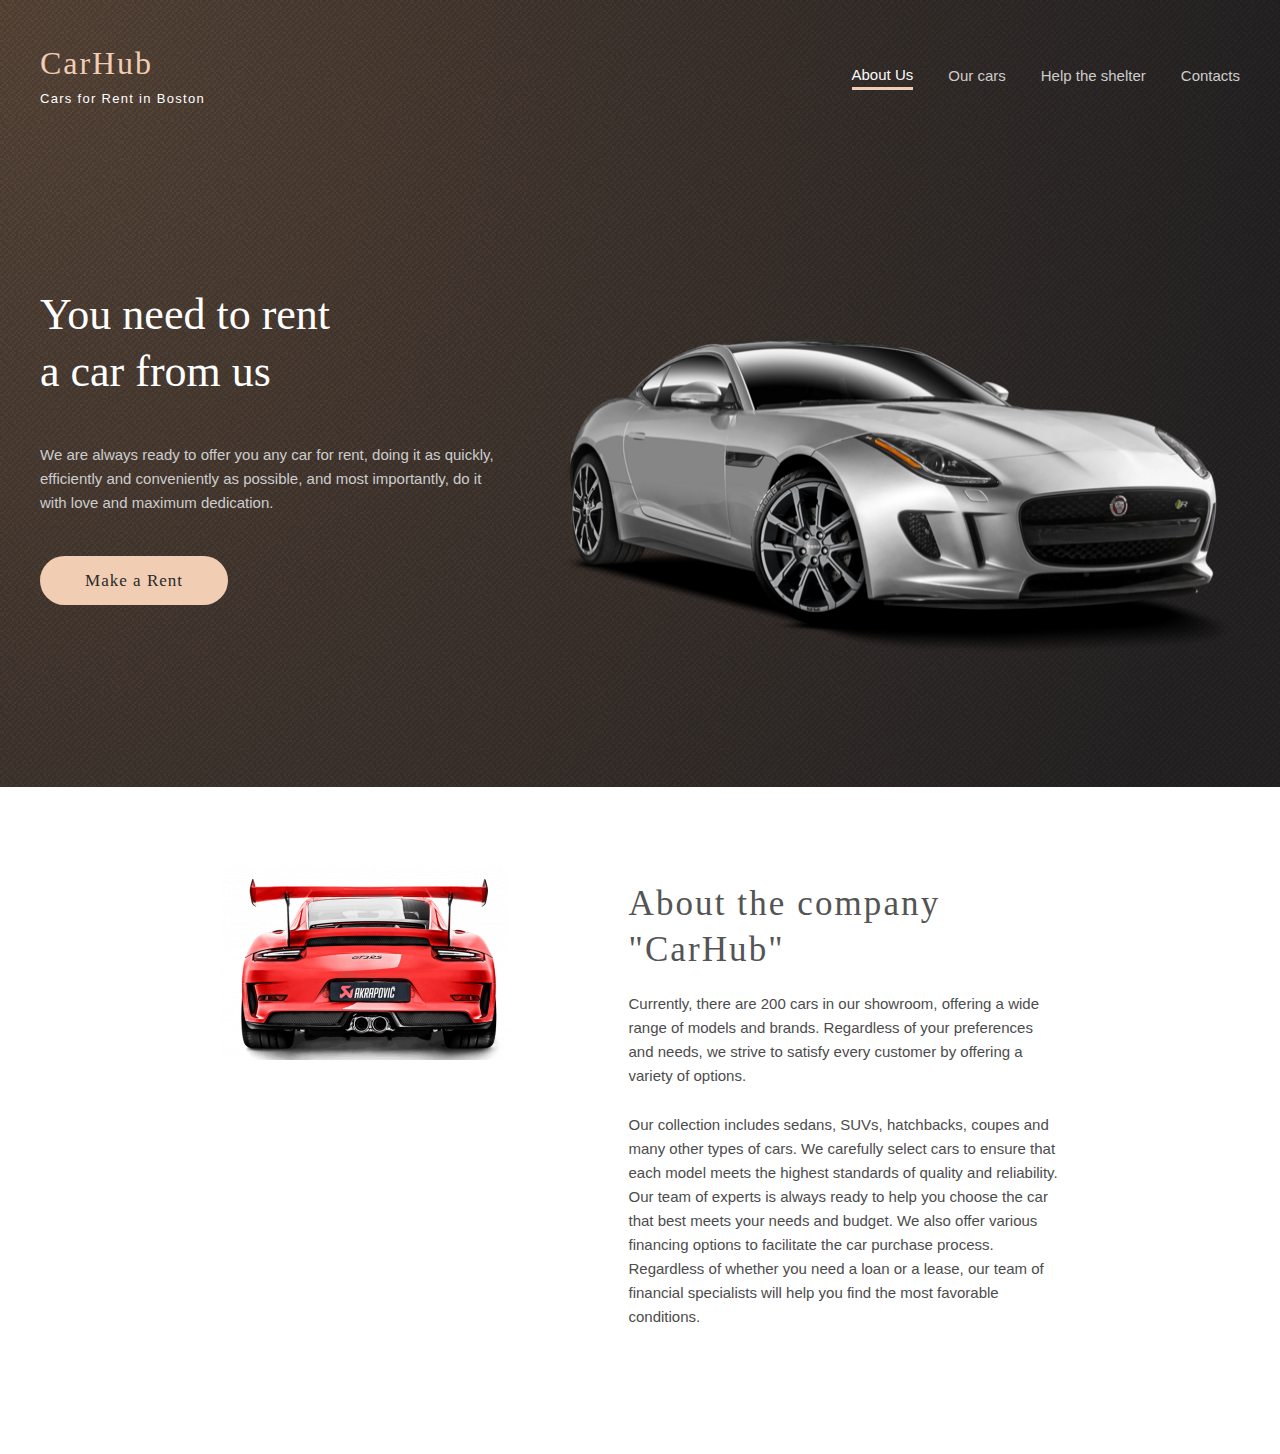
==== index.html @ 64ea29d4 "feat: about" ====
<!DOCTYPE html>
<html lang="en">
<head>
    <link rel="stylesheet" href="style.css">
    <meta charset="UTF-8">
    <meta http-equiv="X-UA-Compatible" content="IE=edge">
    <meta name="viewport" content="width=device-width, initial-scale=1.0">
    <title>Cars</title>
</head>
<body>
    <header>
        <div class="container">
            <div class="nav__header">
                <div class="logo">
                    <div class="tittle">
                        <h1 class="tittle">CarHub</h1>
                    </div>
                    <div class="subtittle">
                        Cars for Rent in Boston
                    </div>
                </div>
                <div class="navbar">
                    <img src="src/Burger.png" alt="" class="burger" id="burger" onclick="burgerClick()">
                    <ul class="nav__list" id="menu">
                        <li class="nav__item"><a href="#About" class="hyper" onclick="menuClick()">About Us</a></li>
                        <li class="nav__item"><a href="pets.html" class="hyper">Our cars</a></li>
                        <li class="nav__item"><a href="#Help" class="hyper" onclick="menuClick()">Help the shelter</a></li>
                        <li class="nav__item"><a href="#Contacts" class="hyper" onclick="menuClick()">Contacts</a></li>
                    </ul>
                </div>      
            </div>
            <div class="start__screen">
                <div class="content">
                    <div class="heading">
                        You need to rent a car from us
                    </div>
                    <div class="subheading">
                        We are always ready to offer you any car for rent, doing it as quickly, efficiently and conveniently as possible, and most importantly, do it with love and maximum dedication.
                    </div>
                    <a class="start_button" href="#Pets">Make a Rent</a>
                </div>
                <div class="screen__img">
                    <img class="screen__img__img" src="src/start.png" alt="">
                </div>
            </div>
        </div>
    </header>
    <section class="about" id="About">
        <div class="container">
            <div class="about__screen">
                <div class="about__img">
                    <img src="src/about.png" alt="">
                </div>
                <div class="about__content">
                    <div class="about__tittle">
                        <h4 class="about__tittle">About the company "CarHub"</h4> 
                    </div>
                    <div class="about__heading">
                        Currently, there are 200 cars in our showroom, offering a wide range of models and brands. Regardless of your preferences and needs, we strive to satisfy every customer by offering a variety of options.
                    </div>
                    <div class="about__heading">
                        Our collection includes sedans, SUVs, hatchbacks, coupes and many other types of cars. We carefully select cars to ensure that each model meets the highest standards of quality and reliability. Our team of experts is always ready to help you choose the car that best meets your needs and budget. We also offer various financing options to facilitate the car purchase process. Regardless of whether you need a loan or a lease, our team of financial specialists will help you find the most favorable conditions.
                    </div>
                </div>
            </div>
        </div>
    </section>
</body>
</html>
---- style.css ----
*{
    padding: 0;
    margin: 0;
}
a{
    text-decoration: none;
    color: inherit;
}
html {
    scroll-behavior: smooth;
  }

.container{
    max-width: 1280px;
    width: 100%;
    margin: 0 auto;
}
h4{
    padding: 0px;
    margin: 0px;
}

header{
    padding-top: 46px;
    background:url(src/noise_transparent@2x.png), radial-gradient(100% 215.42% at 0% 0%, #5B483A 0%, #262425 100%) , #211F20;
}

.logo{
    
}

.nav__header{
    display: flex;
    justify-content: space-between;
    padding-bottom: 100px;
    align-items: center;
    margin-left: 40px;
    margin-right: 40px;

}

.nav__list{
    display: flex;
    justify-content: space-between;
    list-style: none;
    align-items: center;
}

.nav__item{
    margin-right: 35px;
    font-family: 'Arial';
    font-style: normal;
    font-weight: 400;
    font-size: 15px;
    line-height: 160%;
    color: #CDCDCD;
    cursor: pointer;
    text-align: center;
}
.nav__item:hover{
    color: #c7a579;
    transition: 0.7s;
}
.nav__item:first-child{
    color: #FAFAFA;
    border-bottom: 3px solid #F1CDB3;;
}
.nav__item:last-child{
    margin-right: 0;
}

.burger{
    position: absolute;
    top: 40px;
    right: 40px;
    display: none;
    z-index: 100;
}

.showMenu{
    transform: translateY(0);
}


.tittle{
    font-family: 'Georgia';
font-style: normal;
font-weight: 400;
font-size: 32px;
line-height: 110%;
display: flex;
align-items: center;
letter-spacing: 0.06em;

color: #F1CDB3;
margin-bottom: 5px;
}

.subtittle{
    font-family: 'Arial';
font-style: normal;
font-weight: 400;
font-size: 13px;
line-height: 15px;
display: flex;
align-items: center;
letter-spacing: 0.1em;

color: #FFFFFF;
}

.start__screen{
    display: flex;
    justify-content: space-between;
    margin-left: 40px;
    margin-right: 40px;
}

.screen__img__img{
    width: 100%;
    height: 100%;
}

.content{
    margin-top: 80px;
}

.heading{
    font-family: 'Georgia';
    font-style: normal;
    font-weight: 400;
    font-size: 44px;
    line-height: 130%;
    display: flex;
    align-items: center;
    color: #FFFFFF;
    max-width: 310px;
    margin-bottom: 42px;
}

.subheading{
    font-family: 'Arial';
    font-style: normal;
    font-weight: 400;
    font-size: 15px;
    line-height: 160%;
    display: flex;
    align-items: center;
    color: #CDCDCD;
    margin-bottom: 55px;
    max-width: 460px;
}





.start_button{
    background: #F1CDB3;
    border-radius: 100px;
    font-family: 'Georgia';
    font-style: normal;
    font-weight: 400;
    font-size: 17px;
    line-height: 130%;
    letter-spacing: 0.06em;
    color: #292929;
    padding: 15px 45px;
    cursor: pointer;
    border:none;
}

.start_button:hover{
    background: #ce6012;
    transition: 0.9s;
    color: #F6F6F6;
}

.about {
}

.about__screen {
    display: flex;
    justify-content: center;
    padding-top: 94px;
    padding-bottom: 100px;
    margin-left: 40px;
    margin-right: 40px;
}
.about__img {
    margin-top: -15px;
    padding-right: 120px;
}
.about__content {
}
.about__tittle {
    font-family: 'Georgia';
    font-style: normal;
    font-weight: 400;
    font-size: 35px;
    line-height: 130%;
    display: flex;
    align-items: center;
    letter-spacing: 0.06em;
    color: #545454;
    max-width: 370px;
    padding-bottom: 10px;
}
.about__heading {
    font-family: 'Arial';
    font-style: normal;
    font-weight: 400;
    font-size: 15px;
    line-height: 160%;
    color: #4C4C4C;
    max-width: 430px;
    padding-bottom: 25px;
}
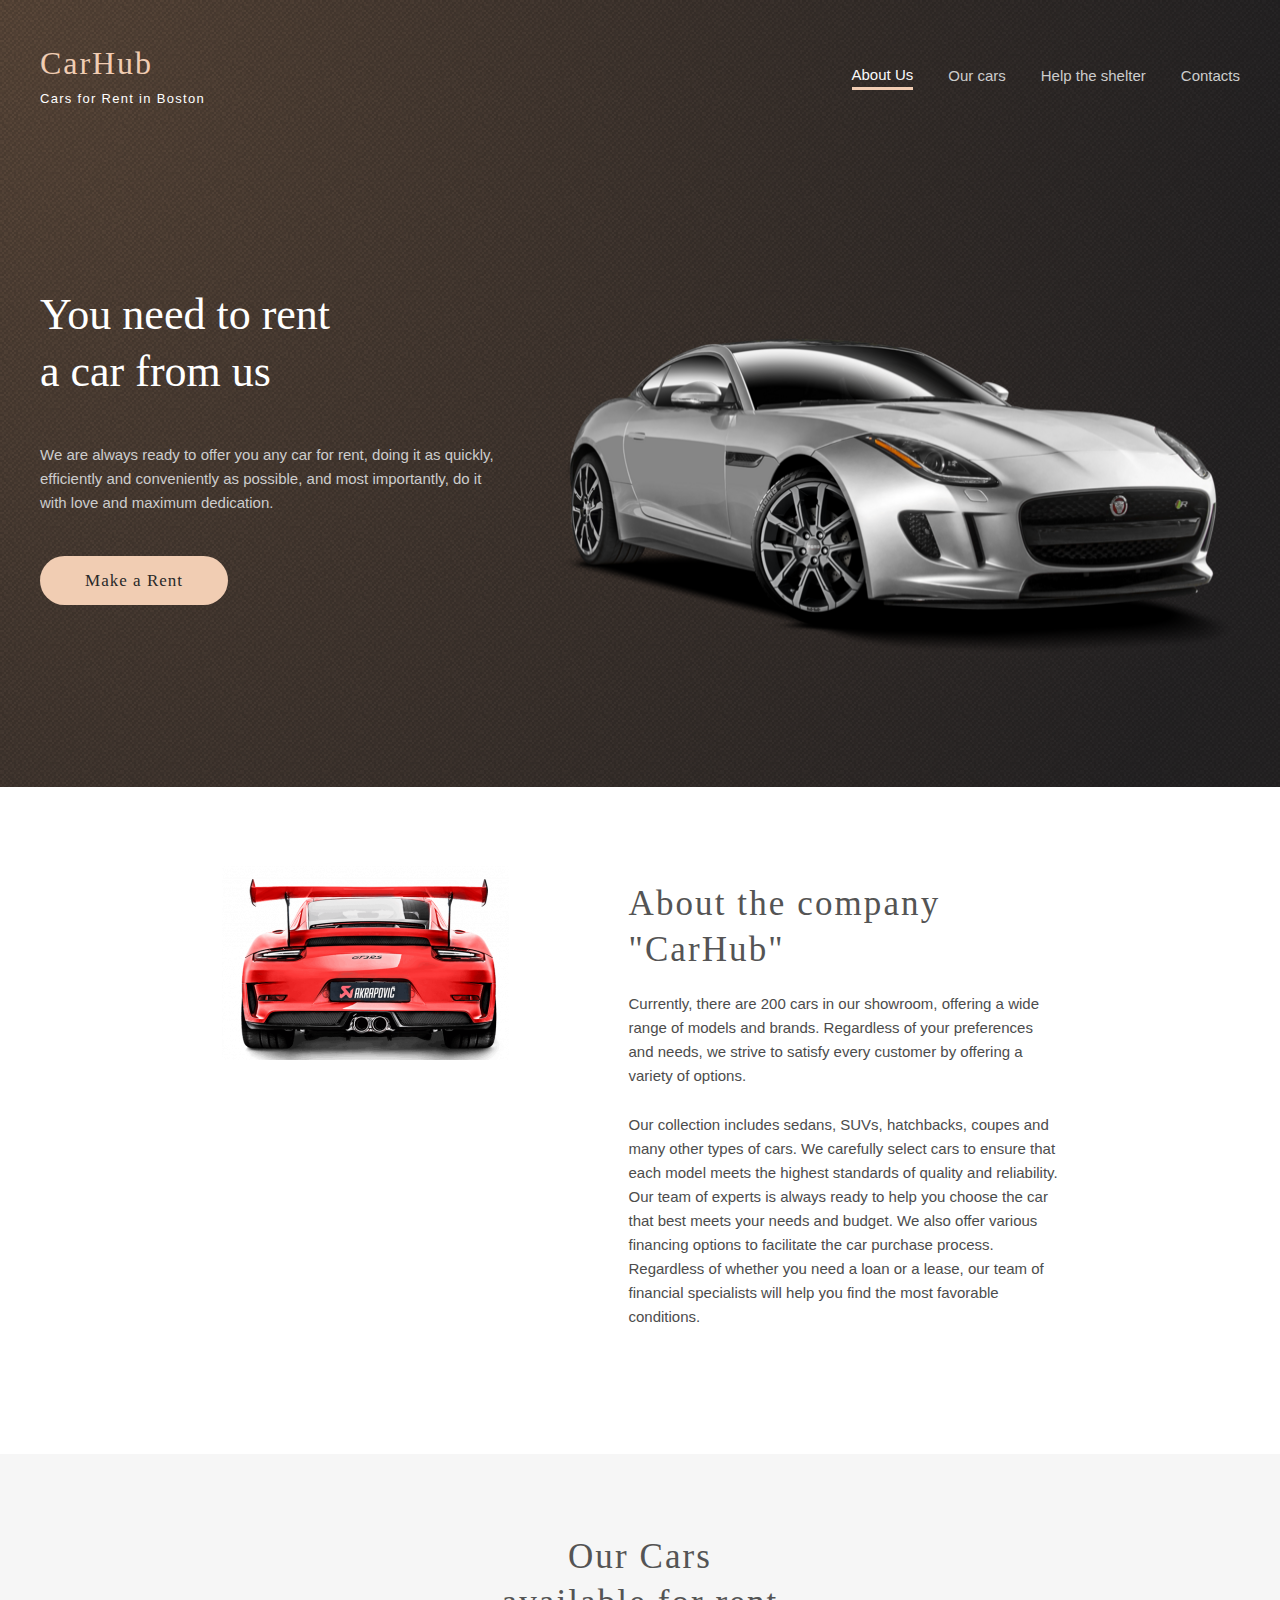
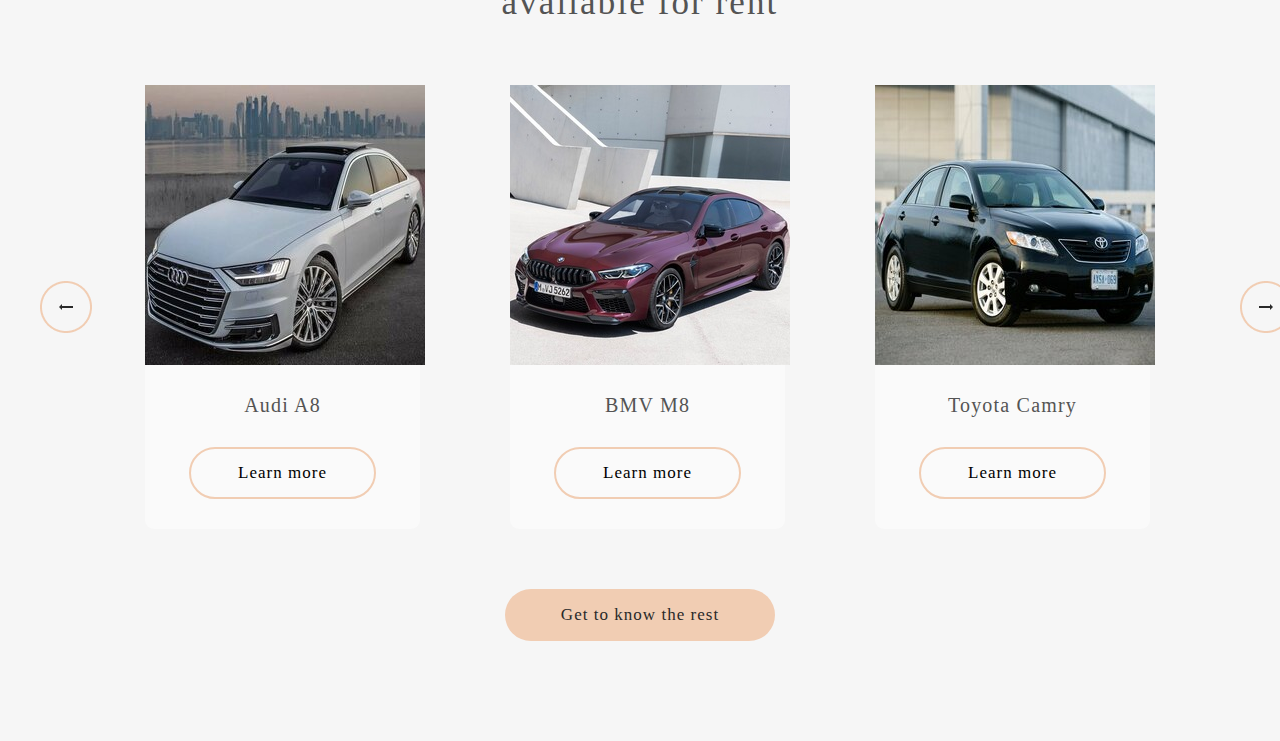
==== commit 2820dfb8: "feat: cars content" ====
--- a/index.html
+++ b/index.html
@@ -65,5 +65,39 @@
             </div>
         </div>
     </section>
+    <section class="pets" id="Pets">
+        <div class="container">
+            <div class="pets__screen">
+                <div class="pets__heading">
+                    <h4 class="pets__heading">Our Cars<br>
+                        available for rent</h4> 
+                </div>
+                <div class="pets__content">
+                    <div class="pets__list" id="pets__list">
+                        <img src="src/button_arrow_left.png" class="arrow__left" alt="Тут должная быть картинка" onclick="Prev()">
+                        <div class="pets__item i1" onclick="popupToggle(t1)">
+                            <img class="pets__img img1" src="src/a8.jpg" alt="">
+                            <div class="pets__tittle t1" id="t1">Audi A8</div>
+                            <button class="pets__learn">Learn more</button>
+                        </div>
+                        <div class="pets__item i2" onclick="popupToggle(t2)">
+                            <img class="pets__img img2" src="src/m8.jpg" alt="">
+                            <div class="pets__tittle t2" id="t2">BMV M8</div>
+                            <button class="pets__learn">Learn more</button>
+                        </div>
+                        <div class="pets__item i3" onclick="popupToggle(t3)">
+                            <img class="pets__img img3" src="src/camry.jpg" alt="">
+                            <div class="pets__tittle t3" id="t3">Toyota Camry</div>
+                            <button class="pets__learn">Learn more</button>
+                        </div>
+                        <img src="src/button_arrow_right.png" class="arrow__right" alt="Тут должная быть картинка" onclick="Next()">
+                    </div>
+                    <a class="pets__button" href="pets.html">
+                        Get to know the rest
+                    </a>
+                </div>
+            </div>
+        </div>
+    </section>
 </body>
 </html>--- a/style.css
+++ b/style.css
@@ -215,4 +215,143 @@
     color: #4C4C4C;
     max-width: 430px;
     padding-bottom: 25px;
+}
+
+.pets {
+    background: #F6F6F6;
+}
+.pets__screen {
+    margin-left: 40px;
+    margin-right: 40px;
+}
+.pets__heading {
+    max-width: 400px;
+    text-align: center;
+    font-family: 'Georgia';
+    font-style: normal;
+    font-weight: 400;
+    font-size: 35px;
+    line-height: 130%;
+    letter-spacing: 0.06em;
+    color: #545454;
+    padding-bottom: 30px;
+    padding-top: 40px;
+    margin: 0 auto;
+}
+.pets__content {
+    padding-bottom: 100px;
+}
+.pets__list {
+    display: flex;
+    align-items: center;
+}
+.arrow__left {
+    width: 52px;
+    height: 52px;
+    cursor: pointer;
+    margin-right: 53px;
+}
+.pets__item {
+    text-align: center;
+    background: #FAFAFA;
+    border-radius: 9px;
+    width: 275px;
+    margin-right: 90px;
+}
+.pets__item:last-child{
+    margin-right: 53px;
+}
+.pets__item:hover .pets__learn{
+    background-color: #F1CDB3;
+    transition: 0.5s;
+    color: #F6F6F6;
+}
+.pets__img {
+    transition: all 1s ease-in-out;
+}
+
+
+.pets__tittle {
+    font-family: 'Georgia';
+    font-style: normal;
+    font-weight: 400;
+    font-size: 20px;
+    line-height: 23px;
+    align-items: center;
+    text-align: center;
+    letter-spacing: 0.06em;
+    color: #545454;
+    margin-top: 25px;
+    padding-bottom: 30px;
+}
+.pets__learn {
+    border: 2px solid #F1CDB3;
+    border-radius: 100px;
+    width: 187px;
+    height: 52px;
+    text-align: center;
+    align-items: center;
+    font-family: 'Georgia';
+    font-style: normal;
+    font-weight: 400;
+    font-size: 17px;
+    line-height: 130%;
+    letter-spacing: 0.06em;
+    margin-bottom: 30px;
+    cursor: pointer;
+    background: #FAFAFA
+}
+
+.pets__learn:hover{
+    background-color: #F1CDB3;
+    transition: 0.5s;
+    color: #F6F6F6;
+}
+.arrow__right {
+    width: 52px;
+    height: 52px;
+    cursor: pointer;
+}
+.arrow__left:hover{
+    background-color: #F1CDB3;
+    transition: 0.5s;
+    color: #F6F6F6;
+    border-radius: 100px;
+}
+.arrow__right:hover{
+    background-color: #F1CDB3;
+    transition: 0.5s;
+    color: #F6F6F6;
+    border-radius: 100px;
+}
+.pets__button {
+    background: #F1CDB3;
+    border-radius: 100px;
+    border:none;
+    font-family: 'Georgia';
+    font-style: normal;
+    font-weight: 400;
+    font-size: 17px;
+    line-height: 130%;
+    letter-spacing: 0.06em;
+    color: #292929;
+    max-width: 270px;
+    height: 52px;
+    cursor: pointer;
+    text-align: center;
+    display: flex;
+    flex-direction: column;
+    align-items: center;
+
+    gap: 10px;
+    justify-content: center;
+    margin: 0 auto;
+    margin-top: 60px;
+    
+}
+
+.pets__button:hover{
+    background-color: #c95909;
+    transition: 0.9s;
+    color: #F6F6F6;
 }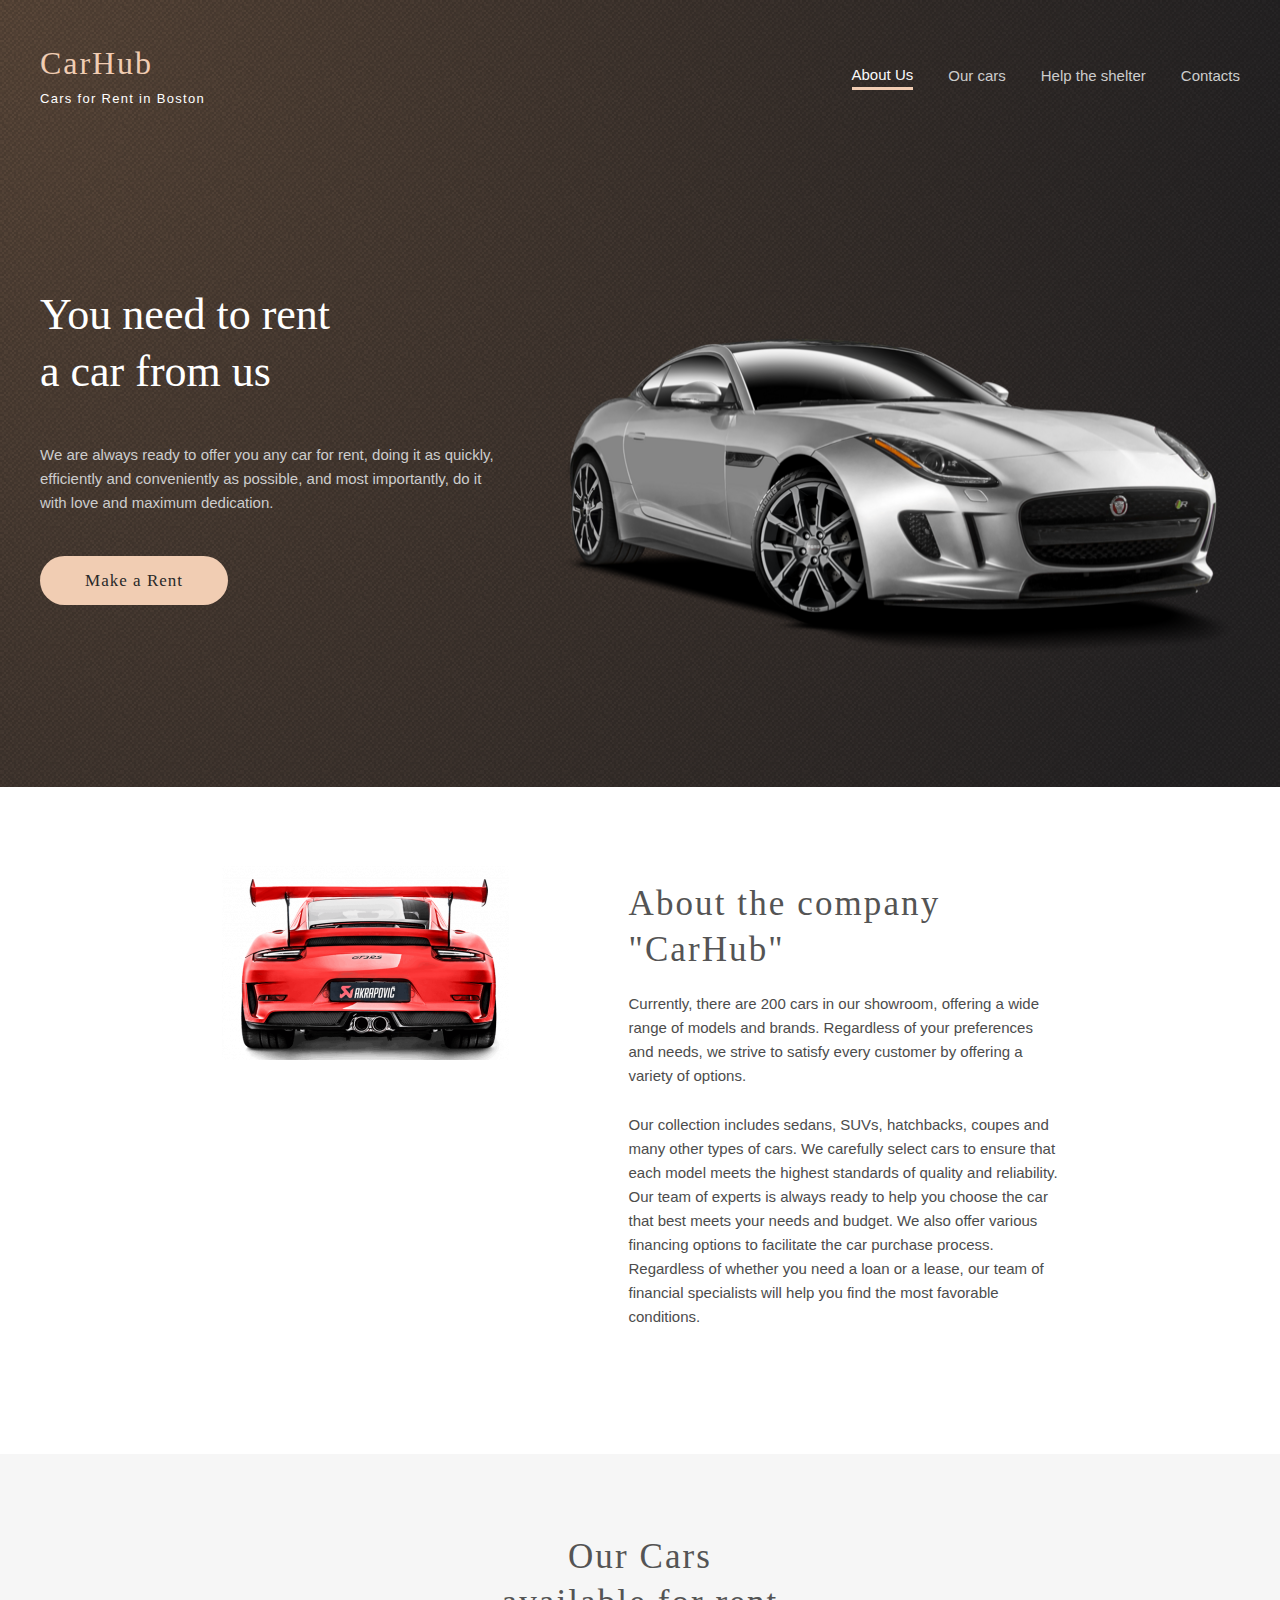
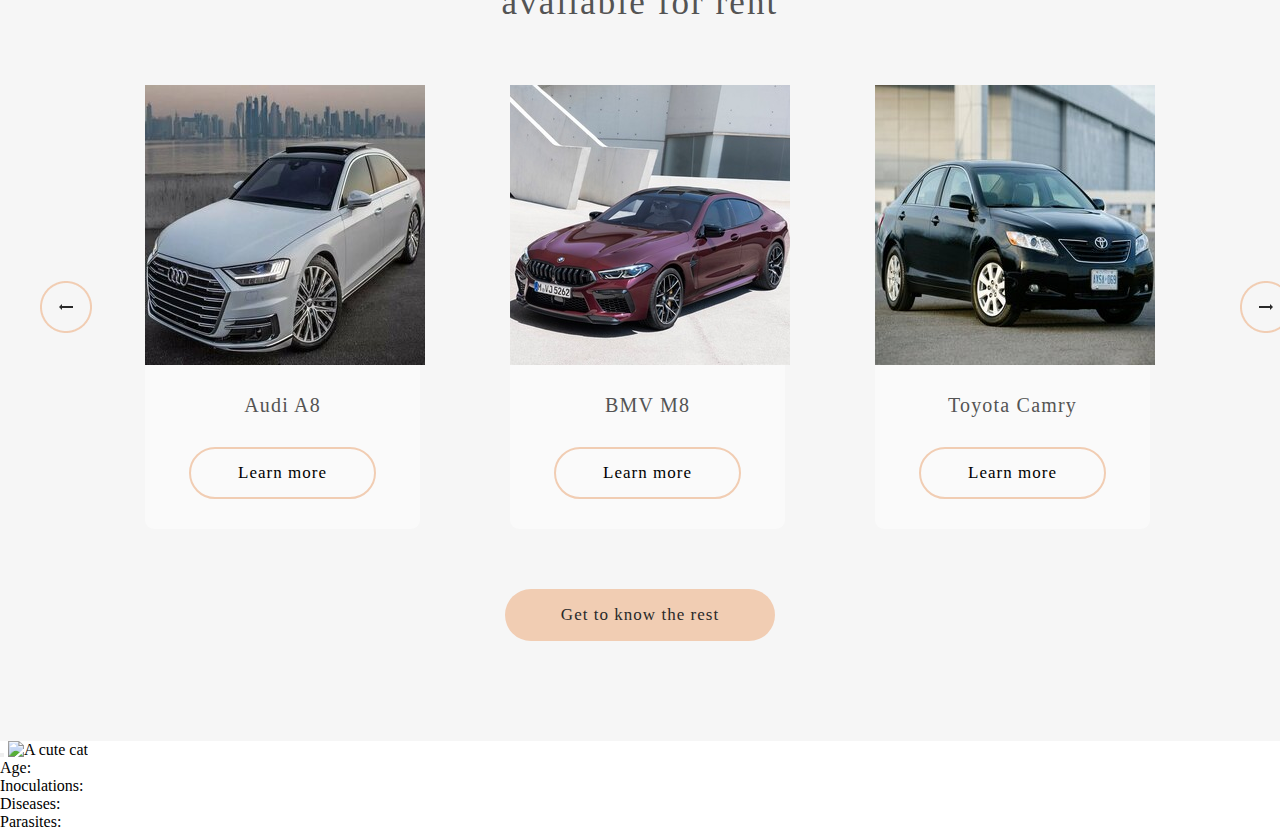
==== commit 09f31c95: "feat: popup" ====
--- a/index.html
+++ b/index.html
@@ -99,5 +99,26 @@
             </div>
         </div>
     </section>
+
+    <div class="popup">
+        <div class="popup__container">
+          <button type="button" class="close-button"></button>
+          <img class="popup__image"
+           src="src/pets-katrine.png"
+           alt="A cute cat">
+           <div class="popup__info">
+            <h2 class="popup__title"></h2>
+            <div class="popup__type"></div>
+            <div class="popup__text"></div>
+            <ul class="popup__detail">
+                <li class="popup__age"><span class="popup__span">Age:</span><p style="display: inline;" class="popup__agep"></p></li>
+                <li class="popup__inoculations"><span class="popup__span">Inoculations:</span><p style="display: inline;" class="popup__inoculationsp"></p></li>
+                <li class="popup__diseases"><span class="popup__span">Diseases:</span><p style="display: inline;" class="popup__diseasesp"></p></li>
+                <li class="popup__parasites"><span class="popup__span">Parasites:</span><p style="display: inline;" class="popup__parasitesp"></p></li>
+            </ul>
+           </div>
+        </div>
+        </div>
+    <script src="script.js"></script>
 </body>
 </html>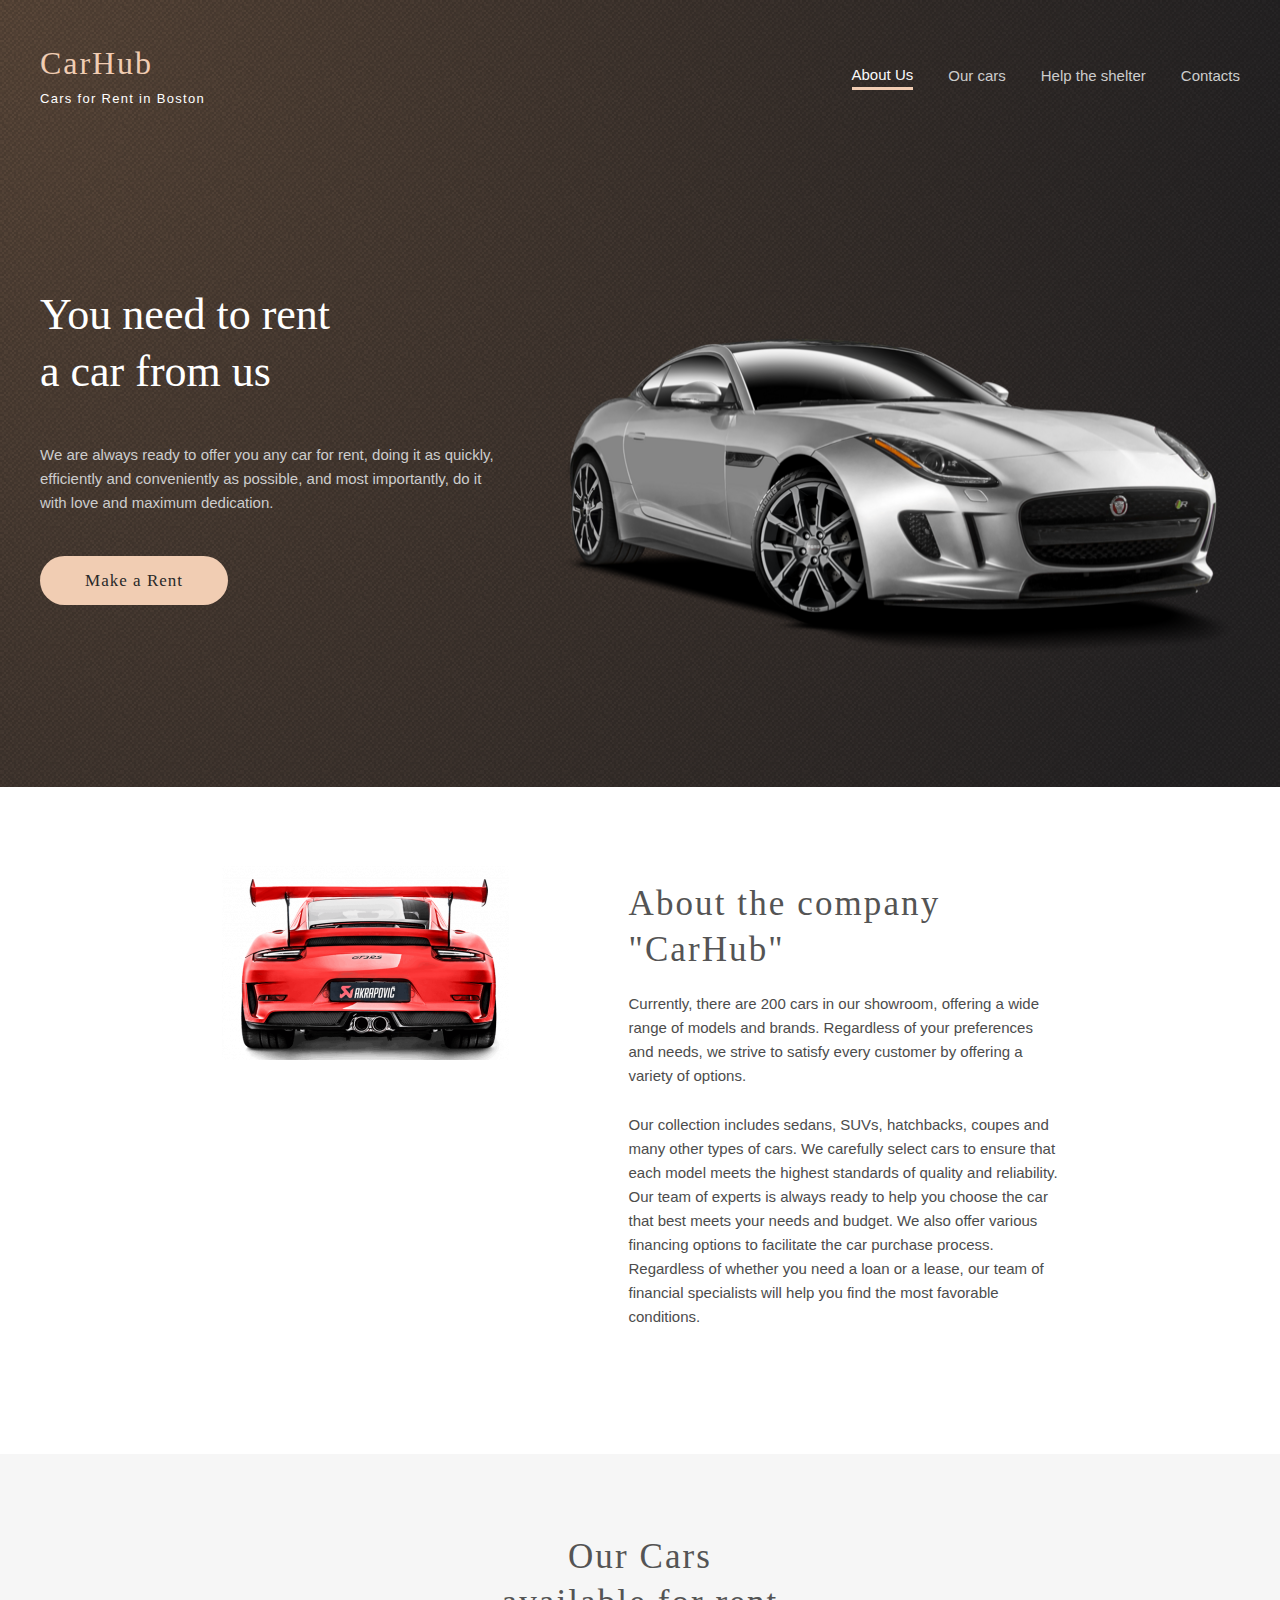
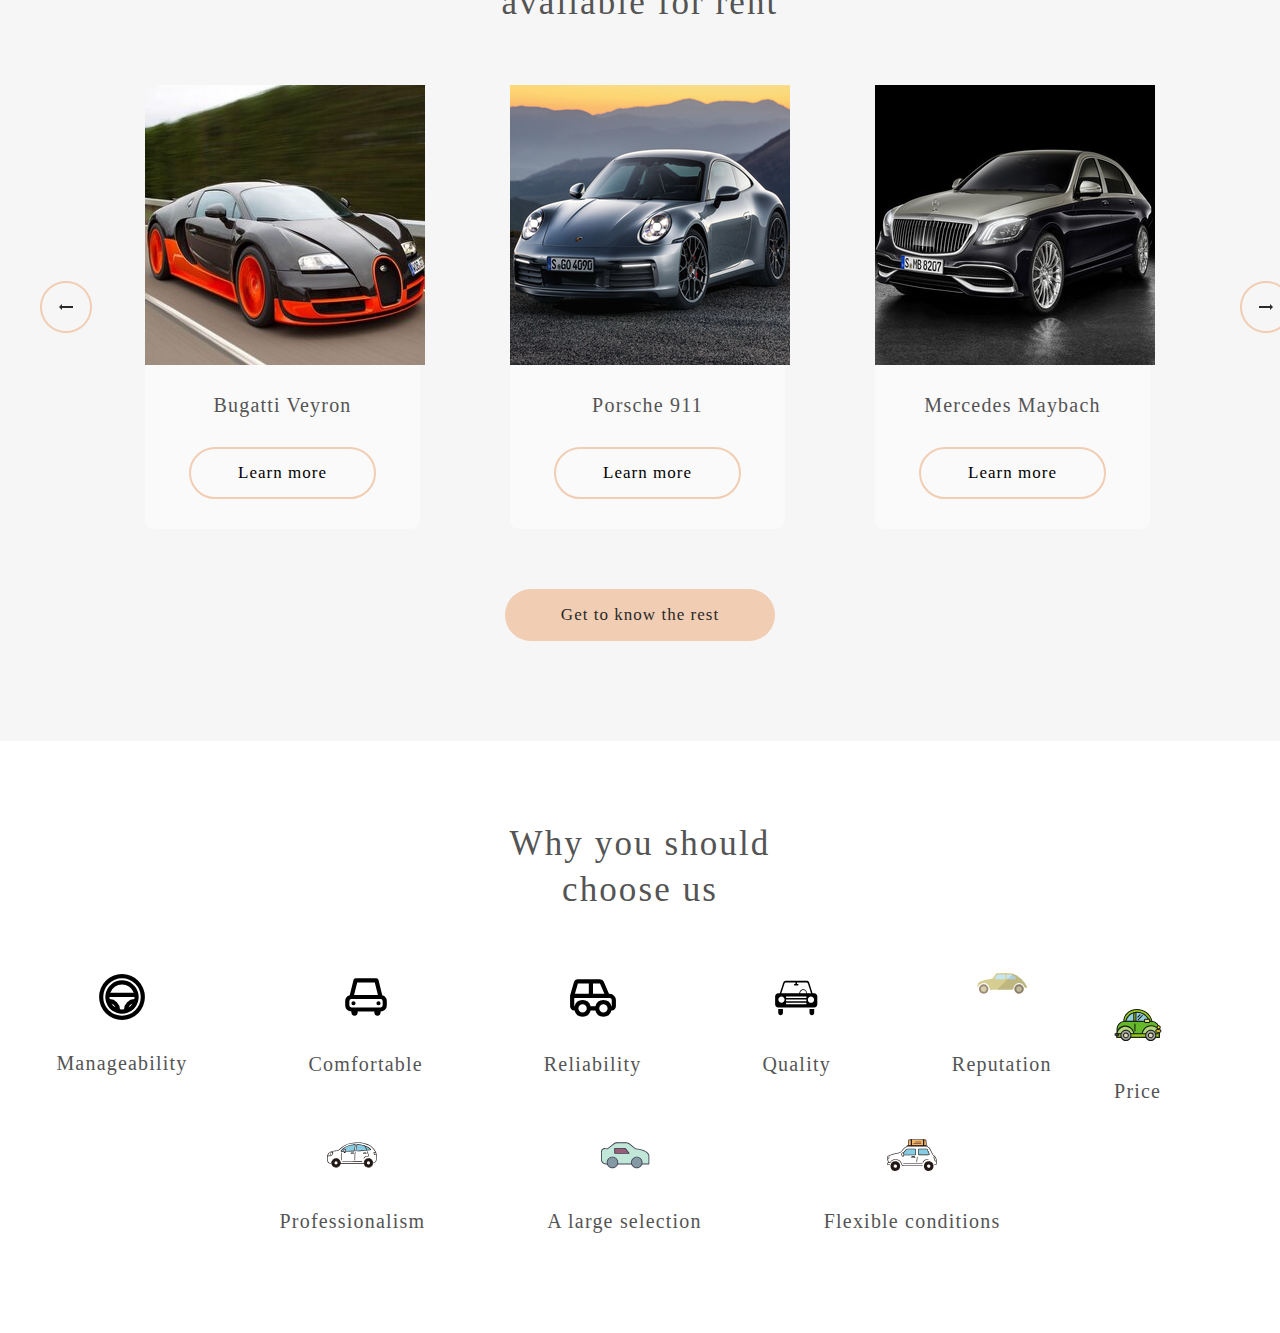
==== commit d6d2b19d: "feat: choose us" ====
--- a/index.html
+++ b/index.html
@@ -99,6 +99,55 @@
             </div>
         </div>
     </section>
+    <section class="help" id="Help">
+        <div class="container">
+            <div class="help__screen">
+                <div class="help__heading">
+                    <h4 class="help__heading">Why you should choose us</h4>
+                    
+                </div>
+                <div class="help__list">
+                    <div class="help__item">
+                        <img src="src/c1.svg" alt="" class="help__img">
+                        <div class="help__tittle">Manageability</div>
+                    </div>
+                    <div class="help__item">
+                        <img src="src/c2.svg" alt="" class="help__img">
+                        <div class="help__tittle">Comfortable</div>
+                    </div>
+                    <div class="help__item">
+                        <img src="src/c3.svg" alt="" class="help__img">
+                        <div class="help__tittle">Reliability</div>
+                    </div>
+                    <div class="help__item">
+                        <img src="src/c4.svg" alt="" class="help__img">
+                        <div class="help__tittle">Quality</div>
+                    </div>
+                    <div class="help__item">
+                        <img src="src/c5.svg" alt="" class="help__img">
+                        <div class="help__tittle">Reputation</div>
+                    </div>
+                    <div class="help__item">
+                        <img src="src/c6.svg" alt="" class="help__img">
+                        <div class="help__tittle">Price</div>
+                    </div>
+                    <div class="help__item">
+                        <img src="src/c7.svg" alt="" class="help__img">
+                        <div class="help__tittle">Professionalism</div>
+                    </div>
+                    <div class="help__item">
+                        <img src="src/c8.svg" alt="" class="help__img">
+                        <div class="help__tittle">A large selection</div>
+                    </div>
+                    <div class="help__item">
+                        <img src="src/c9.svg" alt="" class="help__img">
+                        <div class="help__tittle">Flexible conditions</div>
+                    </div>
+                </div>
+            </div>
+        </div>
+    </section>
+
 
     <div class="popup">
         <div class="popup__container">
--- a/style.css
+++ b/style.css
@@ -354,4 +354,194 @@
     background-color: #c95909;
     transition: 0.9s;
     color: #F6F6F6;
-}+}
+
+.help {
+}
+
+.help__screen {
+    margin-left: 40px;
+    margin-right: 40px;
+}
+.help__heading {
+    font-family: 'Georgia';
+    font-style: normal;
+    font-weight: 400;
+    font-size: 35px;
+    line-height: 130%;
+    letter-spacing: 0.06em;
+    color: #545454;
+    margin: 0 auto;
+    margin-top: 80px;
+    margin-bottom: 60px;
+    max-width: 315px;
+    align-items: center;
+    text-align: center;
+}
+.help__list {
+    display: flex;
+    flex-wrap: wrap;
+    justify-content: center;
+    align-items: center;
+    text-align: center;
+    padding-bottom: 100px;
+}
+.help__item {
+    text-align: center;
+    cursor: pointer;
+    display: flex;
+    flex-direction: column;
+    justify-content: center;
+    align-items: center;
+}
+.help__item:not(:first-child) {
+    margin: 0 0 54px 121px;
+}
+.help__item:first-child{
+    margin-bottom: 55px
+}
+.help__img{
+    margin-bottom: 30px;
+    max-width: 50px;
+}
+.help__item:nth-child(n+6) {
+    margin: 0 61px 0 61px;
+}
+
+.help__tittle {
+    font-family: 'Georgia';
+    font-style: normal;
+    font-weight: 400;
+    font-size: 20px;
+    line-height: 115%;
+    display: flex;
+    align-items: center;
+    text-align: center;
+    letter-spacing: 0.06em;
+    color: #545454;
+}
+
+
+
+.popup {
+    position: fixed;
+    top: 0;
+    bottom: 0;
+    left: 0;
+    right: 0;
+    z-index: 1;
+    display: flex;
+    background-color: rgba(0, 0, 0, .5);
+    visibility: hidden;
+    opacity: 0;
+    transition: visibility 300ms, opacity 300ms;
+  }
+
+  
+  .popup__container {
+    background-color: #fff;
+    box-shadow: 0px 0px 25px rgba(0, 0, 0, 0.15);
+    border-radius: 9px;
+    text-align: center;
+    margin: auto;
+    position: relative;
+    width: 900px;
+    height: 500px;
+    display: flex;
+  }
+
+  .popup__image {
+    max-width: 500px;
+    max-height: 500px;
+    margin-right: 30px;
+  }
+
+  .popup_opened {
+    visibility: visible;
+    opacity: 1;
+  }
+
+  .popup__detail{
+    margin-left: 15px;
+  }
+
+  .popup__detail li::marker {
+    color: #F1CDB3;;
+}
+  .popup__info {
+    margin-top: 50px;
+}
+.popup__title {
+    text-align: left;
+    font-family: 'Georgia';
+    font-style: normal;
+    font-weight: 400;
+    font-size: 35px;
+    line-height: 130%;
+    letter-spacing: 0.06em;
+    color: #000000;
+}
+.popup__type {
+    text-align: left;
+    margin-top: 10px;
+    font-family: 'Georgia';
+    font-style: normal;
+    font-weight: 400;
+    font-size: 20px;
+    line-height: 115%;
+    letter-spacing: 0.06em;
+    color: #000000;
+}
+.popup__text {
+    text-align: left;
+    margin-top: 40px;
+    font-family: 'Georgia';
+    font-style: normal;
+    font-weight: 400;
+    font-size: 15px;
+    line-height: 110%;
+    letter-spacing: 0.06em;
+    color: #000000;
+    max-width:350px;
+}
+.popup__detail {
+    text-align: left;
+    margin-top: 40px;
+    text-align: left;
+    font-family: 'Georgia';
+    font-style: normal;
+    font-size: 15px;
+    line-height: 110%;
+    letter-spacing: 0.06em;
+    color: #000000;
+}
+.popup__span{
+    font-weight: 700;
+}
+.popup__age {
+    margin-top: 11px;
+}
+.popup__inoculations {
+    margin-top: 11px;
+}
+
+.popup__diseases {
+    margin-top: 11px;
+}
+.popup__parasites {
+    margin-top: 11px;
+}
+
+  .close-button {
+    position: absolute;
+    right: -40px;
+    top: -52px;
+    border: 0;
+    background: url('src/modal_close_button.png') center center / 100% 100% no-repeat;
+    width: 52px;
+    height: 52px;  
+    fill: #000;
+    padding: 0;
+    cursor: pointer;
+    display: block;
+  }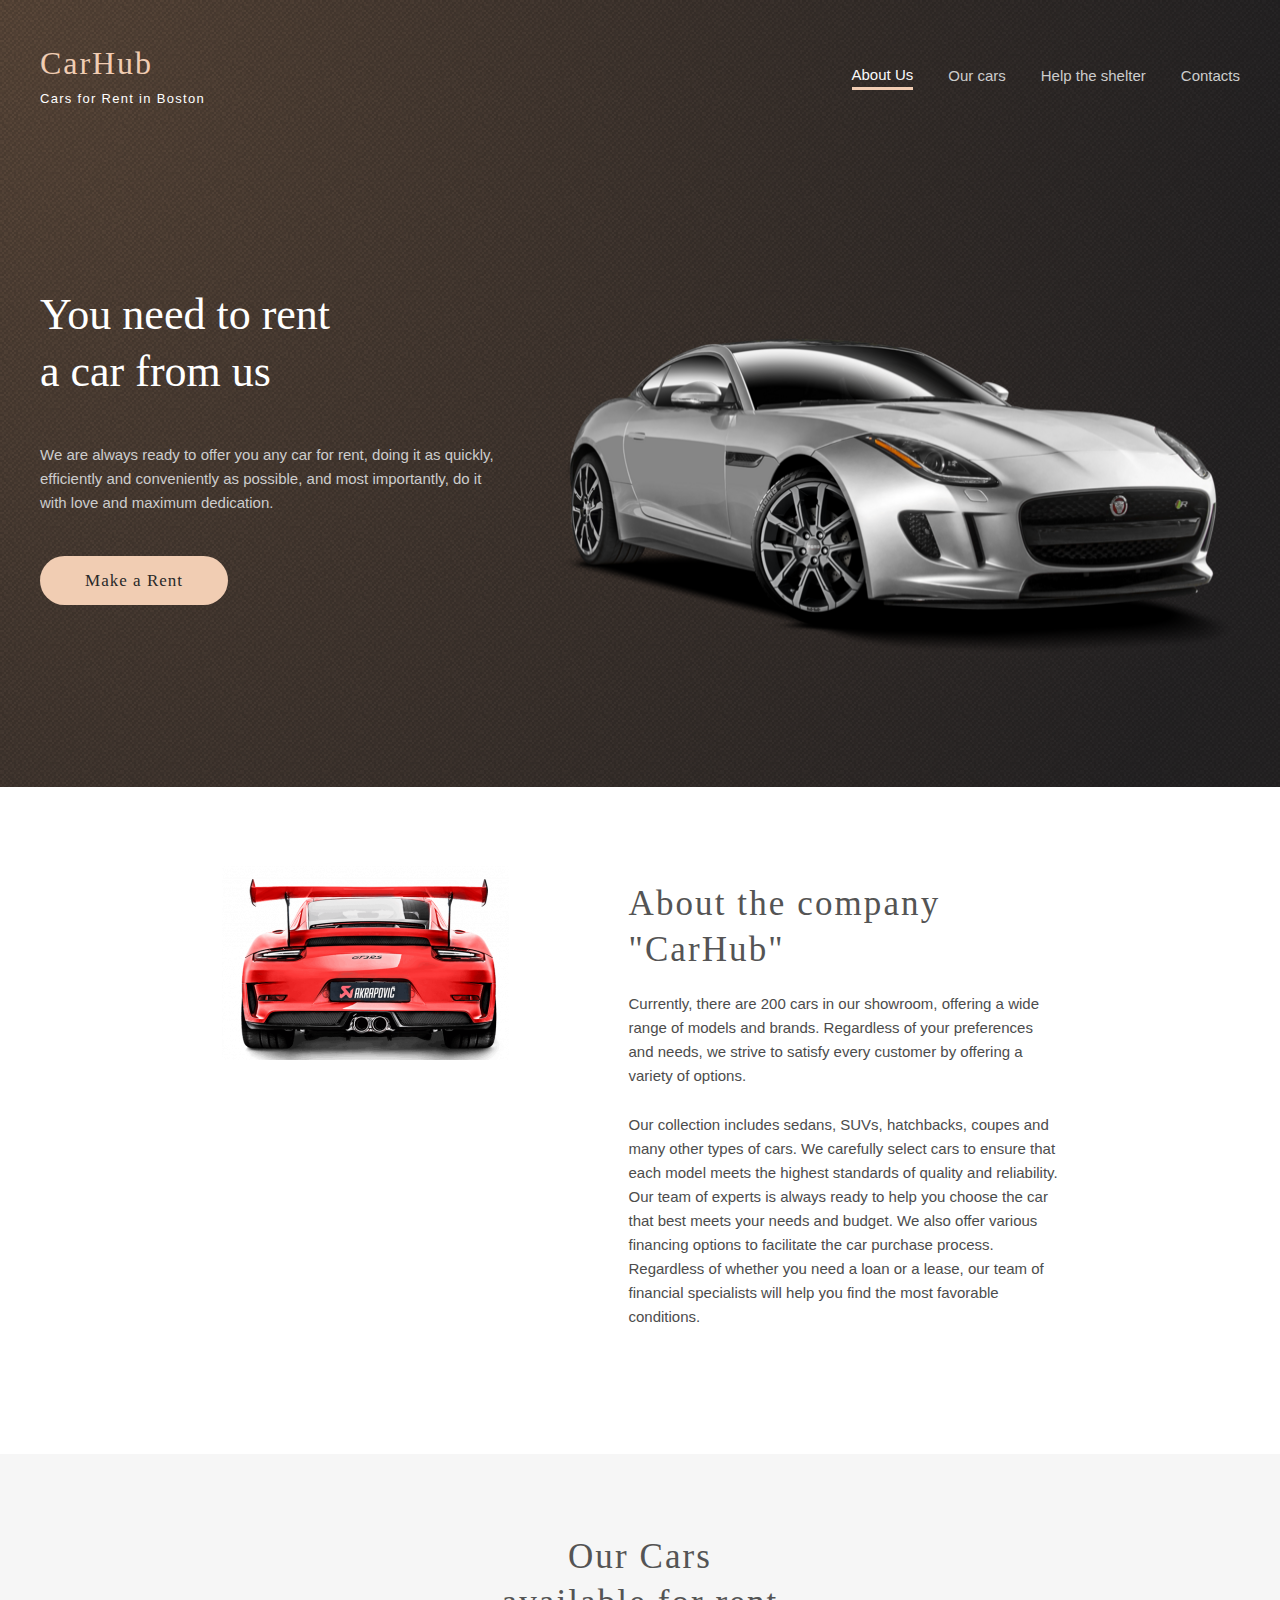
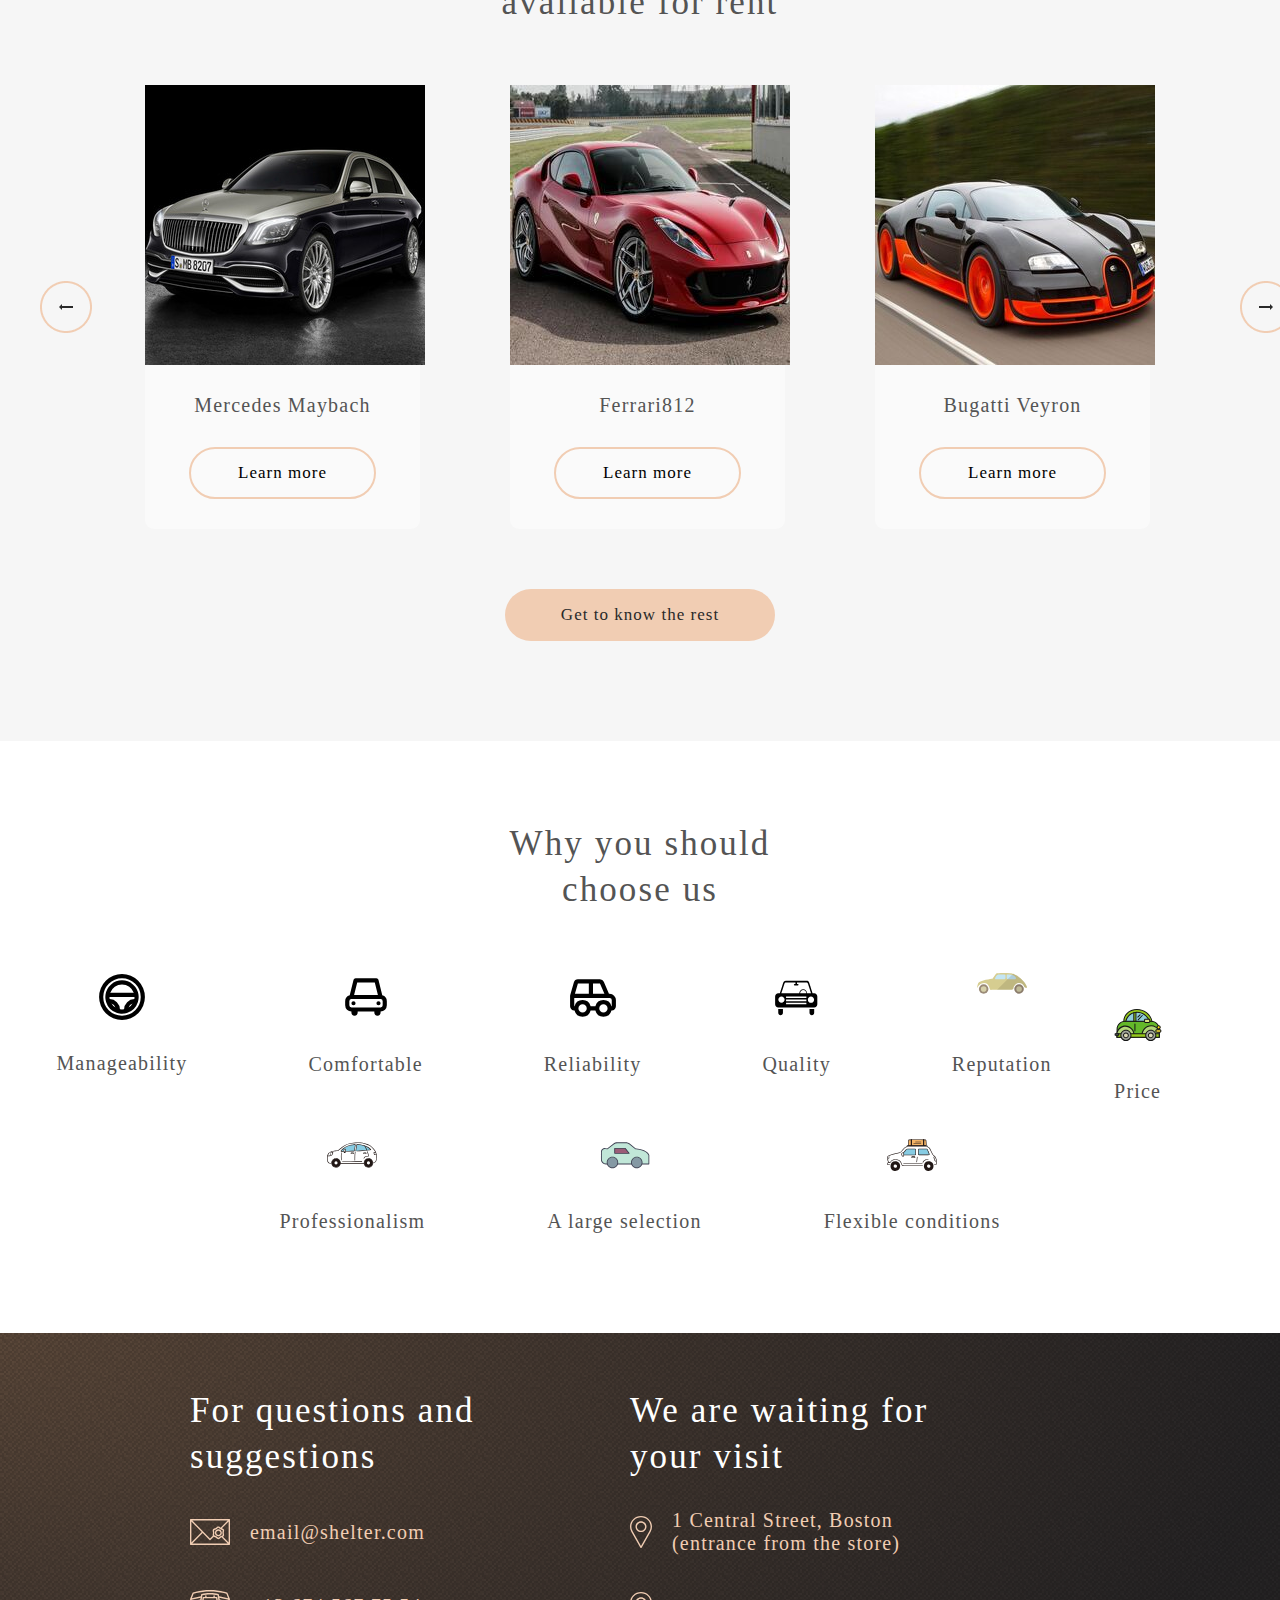
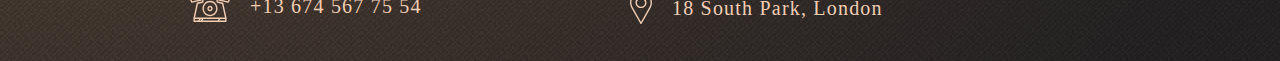
==== commit 846106b8: "feat: footer" ====
--- a/index.html
+++ b/index.html
@@ -147,7 +147,34 @@
             </div>
         </div>
     </section>
-
+    <footer id="Contacts">
+        <div class="container">
+                <div class="footer_screen">
+                    <div class="footer__item">
+                        <div class="footer__tittle">
+                           <h4 class="footer__tittle">For questions and suggestions</h4> 
+                        </div>
+                        <div class="mail">
+                            <img class="mail__img" src="src/mail.svg" alt=""><a href="mailto:email@shelter.com">email@shelter.com</a>
+                        </div>
+                        <div class="phone">
+                            <img class="phone__img" src="src/phone.svg" alt=""> <a href="tel:+136745677554">+13 674 567 75 54</a>
+                        </div>
+                    </div>
+                    <div class="footer__item">
+                        <div class="footer__tittle2">
+                            We are waiting for your visit
+                        </div>
+                        <div class="footer__address">
+                            <img class="address__img" src="src/pin.svg" alt=""><a href="https://www.google.by/maps/place/Central+St,+Boston,+MA,+%D0%A1%D0%A8%D0%90/@42.3588432,-71.0551304,17z/data=!3m1!4b1!4m6!3m5!1s0x89e370865345ba21:0x44f6c81aa9436fb7!8m2!3d42.3588393!4d-71.0529417!16s%2Fg%2F1tfvj6dm">1 Central Street, Boston (entrance from the store)</a> 
+                        </div>
+                        <div class="footer__address">
+                            <img class="address__img" src="src/pin.svg" alt=""><a href="https://www.google.by/maps/place/South+Park+Court,+18+S+Park+Rd,+London+SW19+8TD,+%D0%92%D0%B5%D0%BB%D0%B8%D0%BA%D0%BE%D0%B1%D1%80%D0%B8%D1%82%D0%B0%D0%BD%D0%B8%D1%8F/@51.4202225,-0.2023407,17z/data=!3m1!4b1!4m6!3m5!1s0x487608baa7401b31:0x873a95ca58e122b2!8m2!3d51.4202192!4d-0.200152!16s%2Fg%2F11c1z48z8w">18 South Park, London </a> 
+                        </div>
+                    </div>
+                </div>
+        </div>
+    </footer>
 
     <div class="popup">
         <div class="popup__container">
--- a/style.css
+++ b/style.css
@@ -419,6 +419,99 @@
     text-align: center;
     letter-spacing: 0.06em;
     color: #545454;
+}
+
+footer{
+    background:url(src/noise_transparent@2x.png), radial-gradient(100% 215.42% at 0% 0%, #5B483A 0%, #262425 100%) , #211F20;
+}
+
+.footer_screen {
+    display: flex;
+    margin-left: 40px;
+    margin-right: 40px;
+    flex-wrap: wrap;
+    justify-content: center;
+}
+.footer__item {
+    margin-right: 130px;
+    padding-top: 55px;
+}
+.footer__tittle {
+    font-family: 'Georgia';
+    font-style: normal;
+    font-weight: 400;
+    font-size: 35px;
+    line-height: 130%;
+    letter-spacing: 0.06em;
+    color: #FFFFFF;
+    width:310px;
+    margin-bottom: 40px;
+}
+.footer__tittle2{
+    font-family: 'Georgia';
+    font-style: normal;
+    font-weight: 400;
+    font-size: 35px;
+    line-height: 130%;
+    letter-spacing: 0.06em;
+    color: #FFFFFF;
+    width:310px;
+    margin-bottom: 30px;
+}
+.mail {
+    font-family: 'Georgia';
+    font-style: normal;
+    font-weight: 400;
+    font-size: 20px;
+    line-height: 115%;
+    letter-spacing: 0.06em;
+    color: #F1CDB3;
+    max-width: 300px;
+    margin-bottom: 45px;
+    cursor: pointer;
+    display: flex;
+    align-items: center;
+}
+.mail__img {
+    margin-right: 20px;
+}
+.phone {
+    font-family: 'Georgia';
+    font-style: normal;
+    font-weight: 400;
+    font-size: 20px;
+    line-height: 115%;
+    letter-spacing: 0.06em;
+    color: #F1CDB3;
+    max-width: 300px;
+    cursor: pointer;
+    display: flex;
+    align-items: center;
+}
+.phone__img {
+    margin-right: 20px;
+}
+.footer__address {
+    font-family: 'Georgia';
+    font-style: normal;
+    font-weight: 400;
+    font-size: 20px;
+    line-height: 115%;
+    letter-spacing: 0.06em;
+    color: #F1CDB3;
+    max-width: 330px;
+    margin-bottom: 37px;
+    display: flex;
+    align-items: center;
+    cursor: pointer;
+}
+.address__img {
+    margin-right: 20px;
+}
+.footer__img{
+    padding-top: 35px;
+    max-width:300px;
+    max-height:310px;
 }
 
 
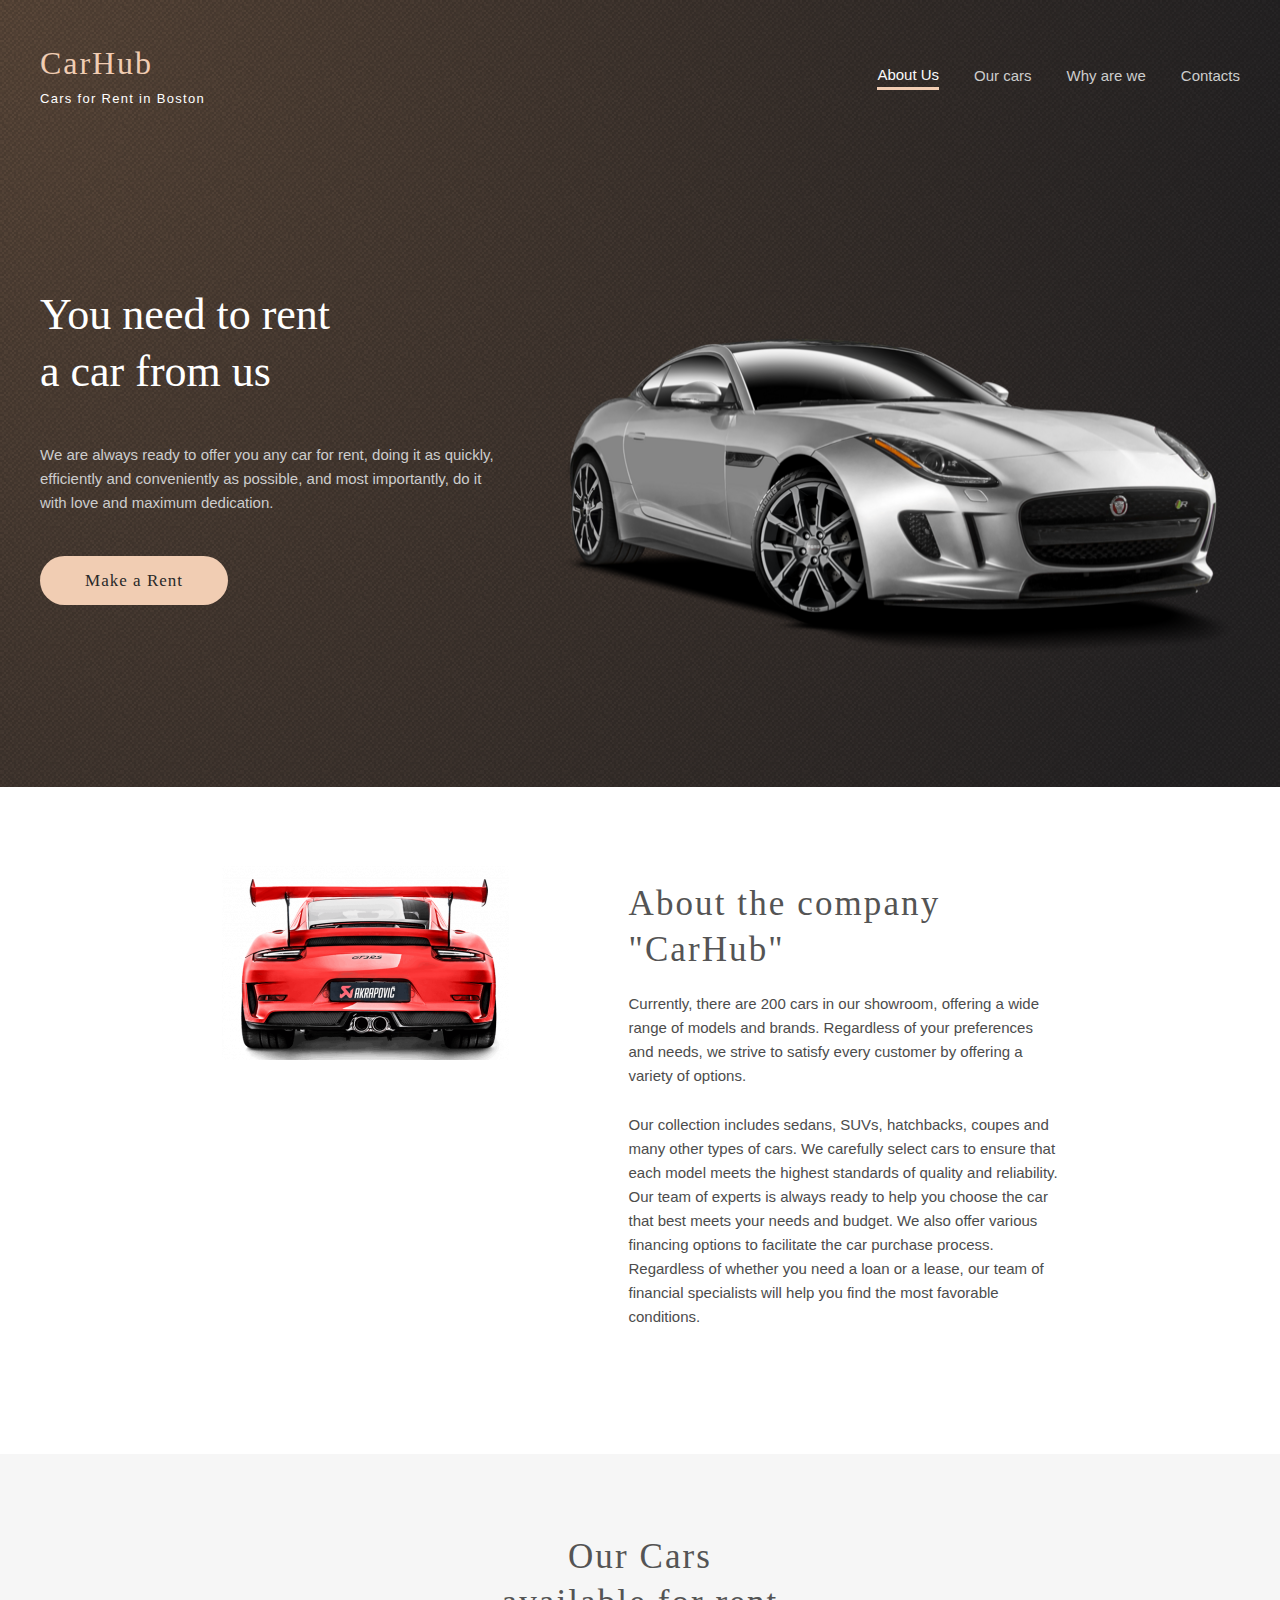
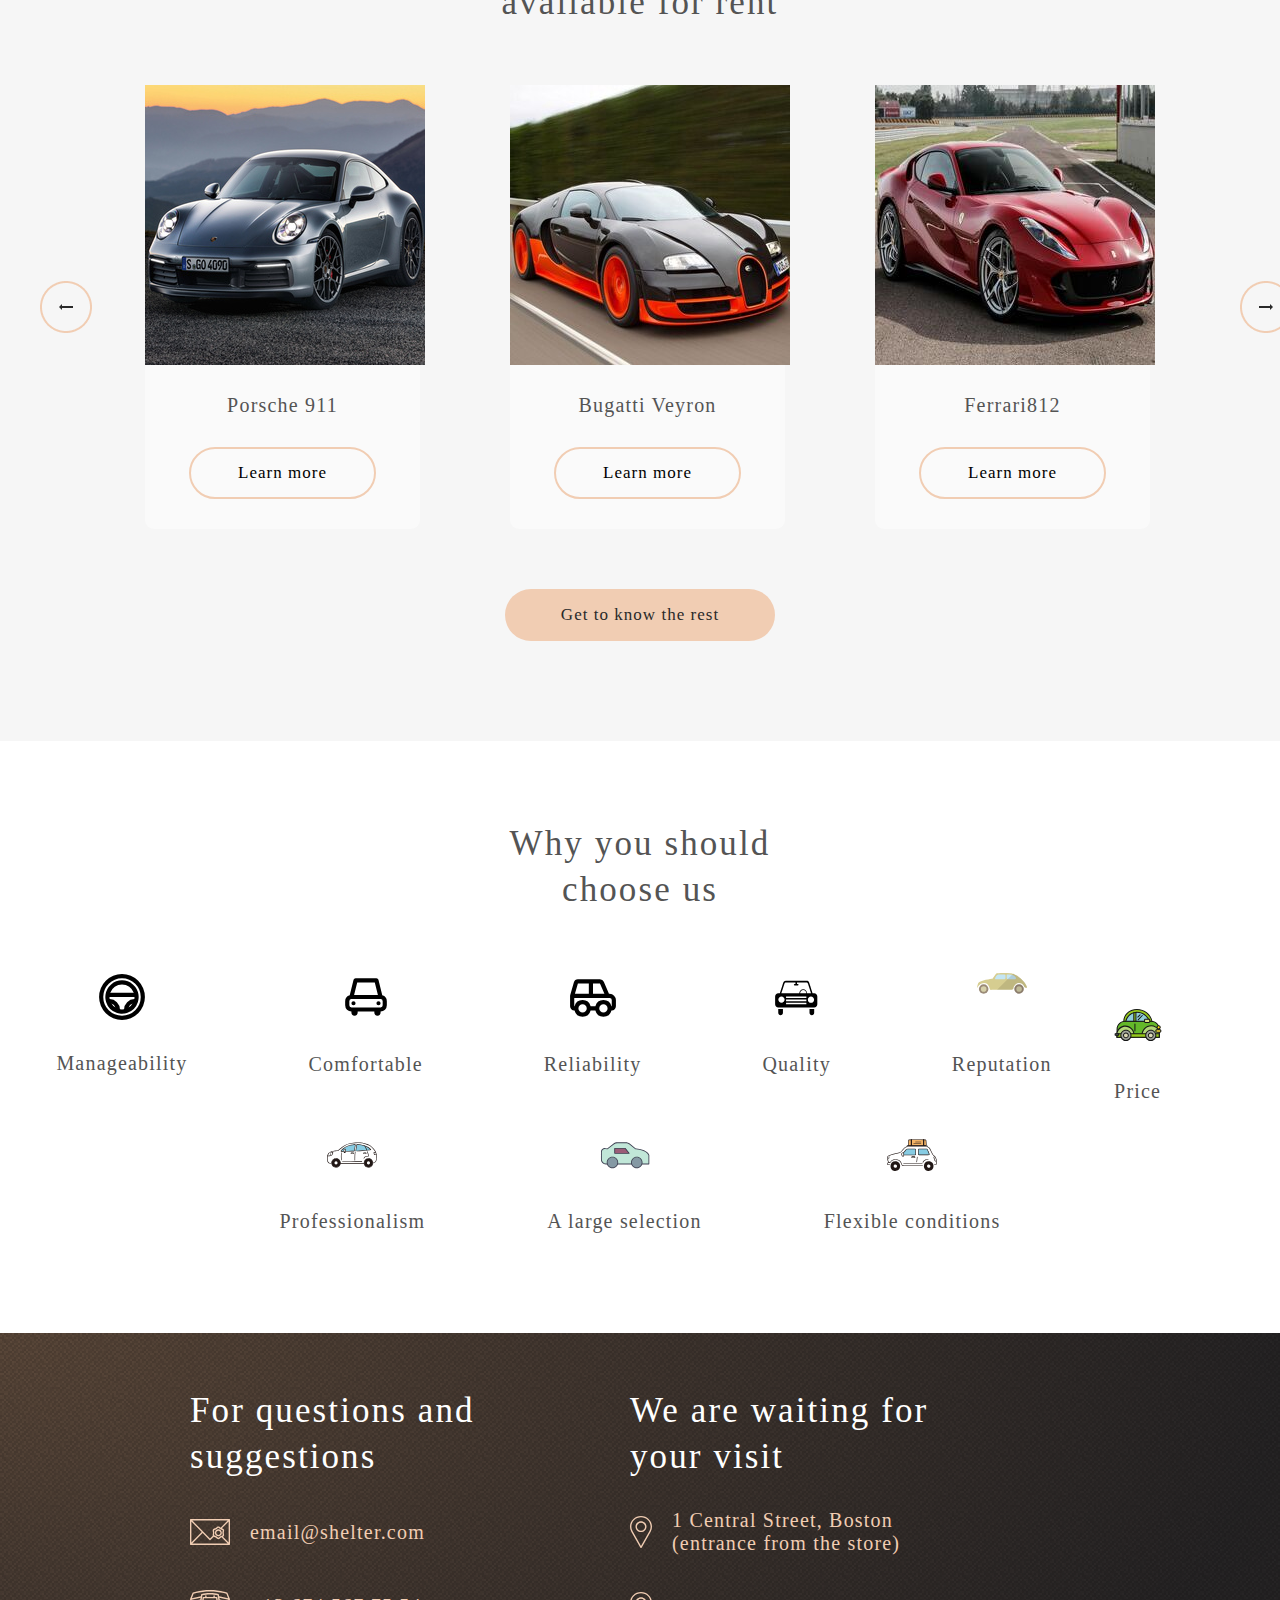
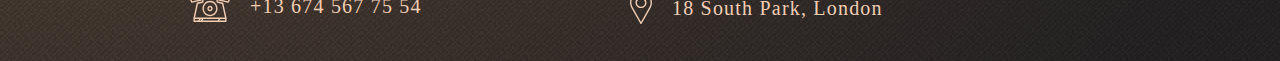
==== commit edb4404c: "feat: header and footer page cars" ====
--- a/index.html
+++ b/index.html
@@ -24,7 +24,7 @@
                     <ul class="nav__list" id="menu">
                         <li class="nav__item"><a href="#About" class="hyper" onclick="menuClick()">About Us</a></li>
                         <li class="nav__item"><a href="pets.html" class="hyper">Our cars</a></li>
-                        <li class="nav__item"><a href="#Help" class="hyper" onclick="menuClick()">Help the shelter</a></li>
+                        <li class="nav__item"><a href="#Help" class="hyper" onclick="menuClick()">Why are we</a></li>
                         <li class="nav__item"><a href="#Contacts" class="hyper" onclick="menuClick()">Contacts</a></li>
                     </ul>
                 </div>      
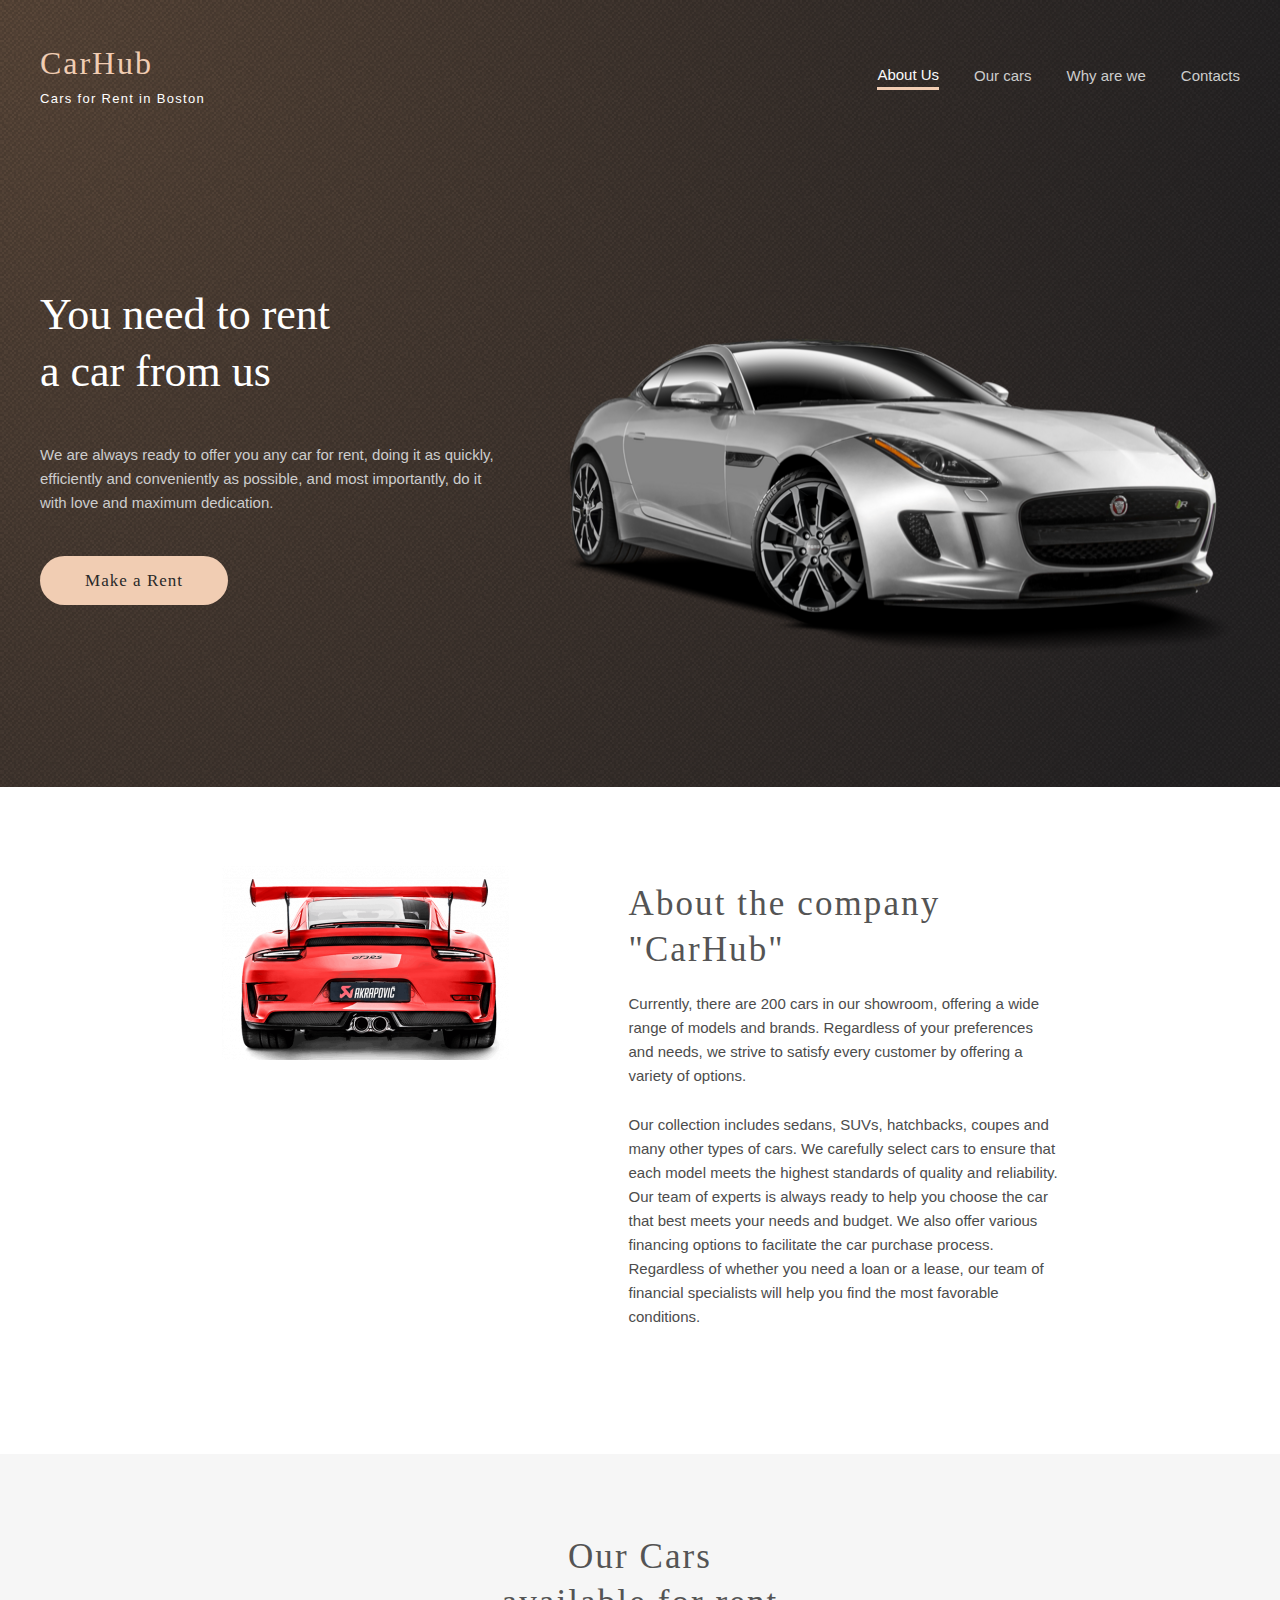
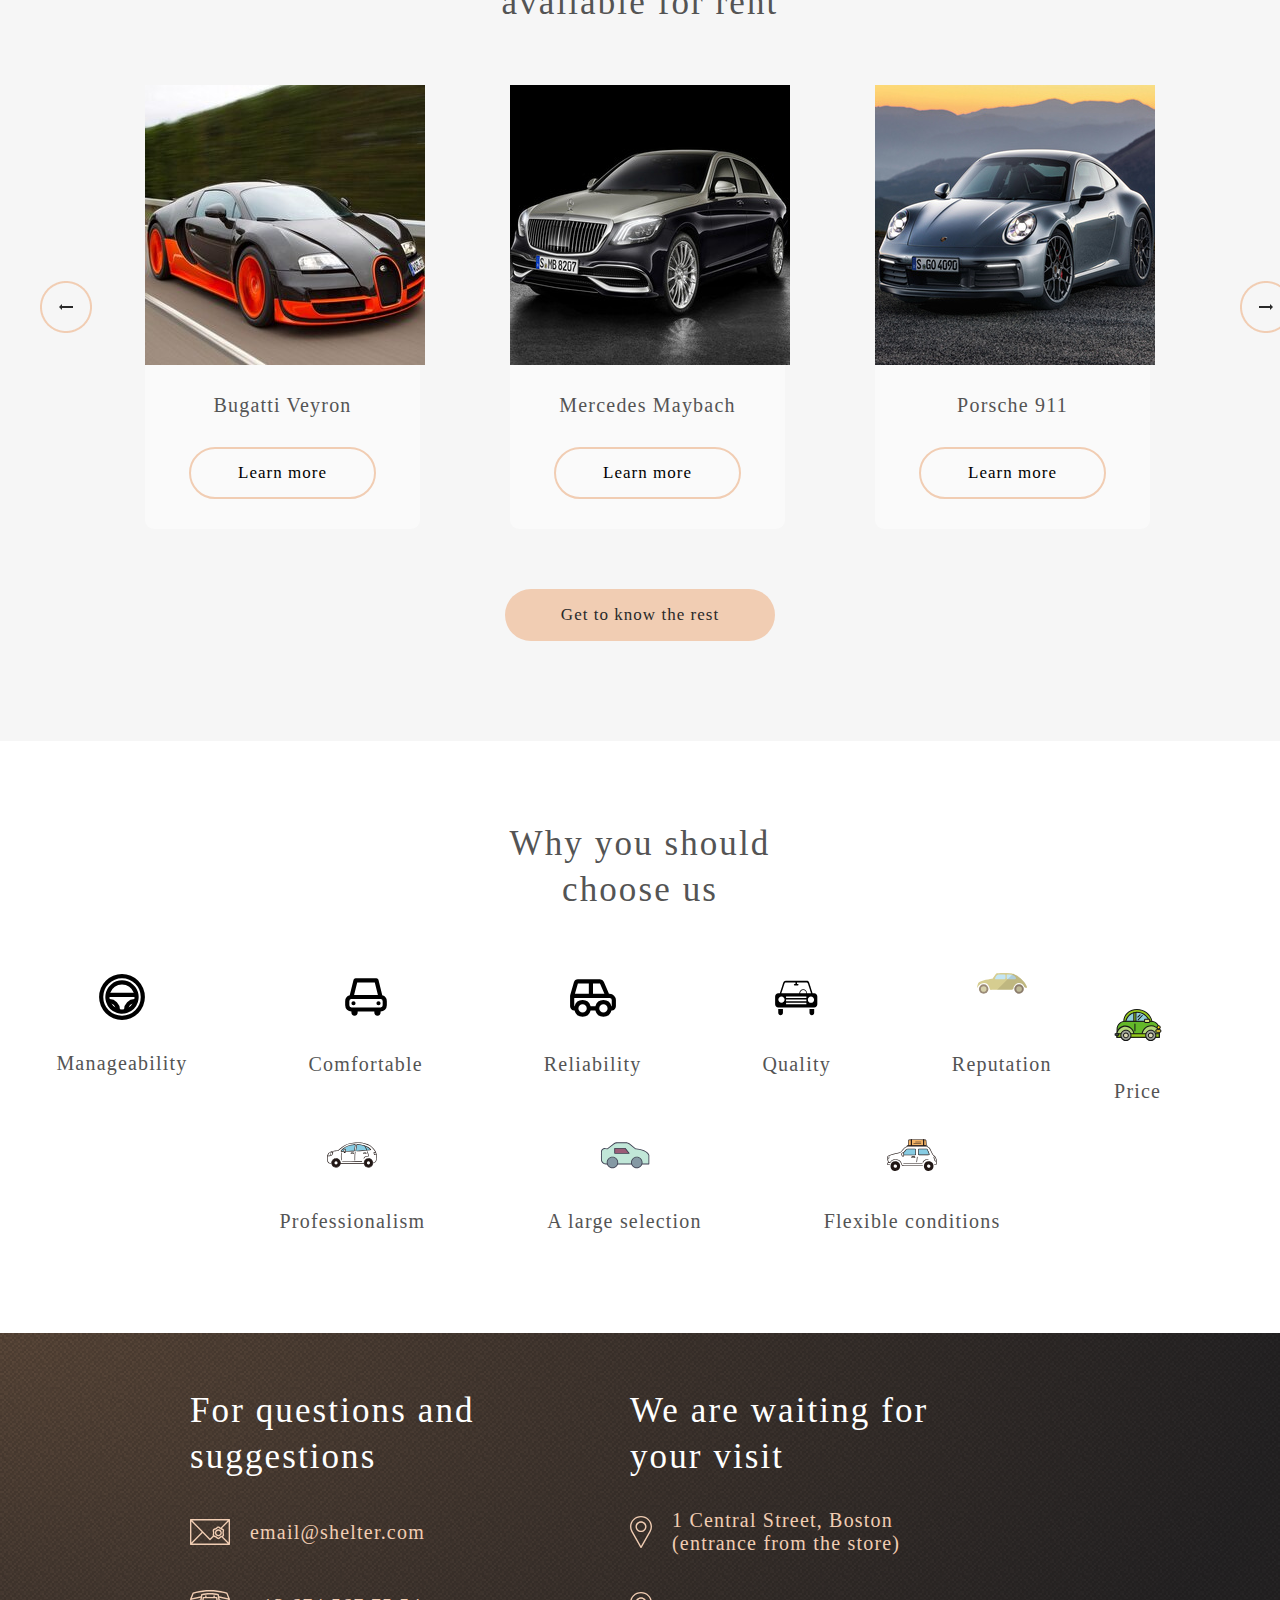
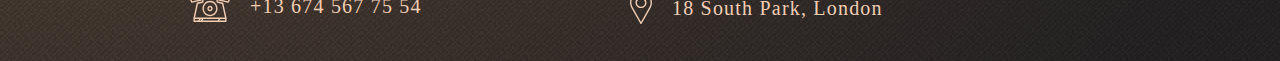
==== commit 2073c6e1: "fix: adaptive and discription cars" ====
--- a/index.html
+++ b/index.html
@@ -180,21 +180,20 @@
         <div class="popup__container">
           <button type="button" class="close-button"></button>
           <img class="popup__image"
-           src="src/pets-katrine.png"
+           src="src/m8.jpg"
            alt="A cute cat">
            <div class="popup__info">
             <h2 class="popup__title"></h2>
             <div class="popup__type"></div>
             <div class="popup__text"></div>
             <ul class="popup__detail">
-                <li class="popup__age"><span class="popup__span">Age:</span><p style="display: inline;" class="popup__agep"></p></li>
-                <li class="popup__inoculations"><span class="popup__span">Inoculations:</span><p style="display: inline;" class="popup__inoculationsp"></p></li>
-                <li class="popup__diseases"><span class="popup__span">Diseases:</span><p style="display: inline;" class="popup__diseasesp"></p></li>
-                <li class="popup__parasites"><span class="popup__span">Parasites:</span><p style="display: inline;" class="popup__parasitesp"></p></li>
+                <li class="popup__age"><span class="popup__span">Price:</span><p style="display: inline;" class="popup__agep"></p></li>
+                <li class="popup__inoculations"><span class="popup__span">Max speed:</span><p style="display: inline;" class="popup__inoculationsp"></p></li>
+                <li class="popup__diseases"><span class="popup__span">Acceleration time 0-100 km/h:</span><p style="display: inline;" class="popup__diseasesp"></p></li>
             </ul>
            </div>
         </div>
-        </div>
+    </div>
     <script src="script.js"></script>
 </body>
 </html>--- a/style.css
+++ b/style.css
@@ -538,8 +538,8 @@
     text-align: center;
     margin: auto;
     position: relative;
-    width: 900px;
-    height: 500px;
+    max-width: 90%;
+    height: auto;
     display: flex;
   }
 
@@ -563,6 +563,8 @@
 }
   .popup__info {
     margin-top: 50px;
+    margin-right: 20px;
+    margin-bottom: 50px;
 }
 .popup__title {
     text-align: left;
@@ -637,4 +639,814 @@
     padding: 0;
     cursor: pointer;
     display: block;
-  }+  }
+
+  @media (max-width:1279px){
+    .i3{
+        display: none;
+    }
+
+    .pets__item {
+        margin-right: 40px;
+    }
+
+    .i2{
+        margin-right: 15px;
+    }
+
+    .arrow__left {
+        margin-right: 15px;
+    }
+
+    .pets__list{
+        justify-content: center;
+    }
+
+    .help {
+        height: 779px;
+        
+      }
+      .help .help__screen {
+        width: 768px;
+        margin: 0 auto;
+      }
+      .help .help__screen .help__list {
+        width: 768px;
+        height: 449px;
+        display: grid;
+        grid-template-columns: repeat(3, 1fr);
+        grid-row-gap: 55px;
+      }
+      .help .help__screen .help__list .help__item:first-child {
+        margin-bottom: 0;
+      }
+      .help .help__screen .help__list .help__item:not(:first-child) {
+        margin: 0;
+      }
+      .help .help__screen .help__list .help__item:nth-child(n+6) {
+        margin: 0;
+      }
+      .help .help__screen .help__list .help__item:nth-child(3n+1) {
+        margin-left: 53px;
+      }
+      .help .help__screen .help__list .help__item:nth-child(3n+3) {
+        margin-right: 53px;
+      }
+
+
+}
+
+
+@media (max-width:930px){
+    .start__screen{
+        flex-direction: column;
+        align-items: center;
+    }
+}
+
+@media (min-width:768px){
+    .nav__list{
+        transform: translateX(0%) !important;
+    }
+}
+
+
+@media (max-width:768px){
+
+
+
+    .container{
+
+    }
+
+    .start__screen{
+        display: flex;
+        align-items: center;
+        flex-direction: column;
+    }
+
+    header{
+        padding-top: 30px;
+    }
+
+    .content{
+        margin-top: 60px;    
+
+    }
+
+    .nav__header{
+        padding-bottom: 0;
+        margin-left: 30px;
+        margin-right: 30px;
+    }
+
+    .start_button{
+        display: flex;
+        justify-content: center;
+        width: 207px;
+        margin: 0 auto;
+    }
+    
+    .screen__img{
+        margin-top: 110px;
+        max-width:569px;
+        max-height:593px;
+    }
+
+
+    .about__screen{
+        flex-direction: column;
+        padding-top: 80px;
+        justify-content: center;
+        align-items: center;
+    }
+
+    .about__img{
+        order: 1;
+        padding-top: 75px;
+        padding-right: 0;
+    }
+
+    .about__content{
+        order: 0;
+    }
+
+    .about__tittle{
+        padding-bottom: 12px;
+    }
+
+    .help__screen {
+        margin-left: 0;
+        margin-right: 0;
+    }
+
+    .help__screen{
+        margin-left: 0;
+        margin-right: 0;
+      }
+
+    .help {
+        height: 699px;
+      }
+      .help .help__screen {
+        width: 768px;
+      }
+      .help .help__screen .help__list {
+        width: 768px;
+        height: 449px;
+        display: grid;
+        grid-template-columns: repeat(3, 1fr);
+        grid-row-gap: 55px;
+      }
+      .help .help__screen .help__list .help__item:first-child {
+        margin-bottom: 0;
+      }
+      .help .help__screen .help__list .help__item:not(:first-child) {
+        margin: 0;
+      }
+      .help .help__screen .help__list .help__item:nth-child(n+6) {
+        margin: 0;
+      }
+      .help .help__screen .help__list .help__item:nth-child(3n+1) {
+        margin-left: 53px;
+      }
+      .help .help__screen .help__list .help__item:nth-child(3n+3) {
+        margin-right: 53px;
+      }
+
+      .help__list{
+        padding-bottom: 0px;
+      }
+
+
+      .donation{
+        padding-bottom: 100px;
+      }
+
+    .donation__screen{
+        flex-direction: column;
+        align-items: center;
+      }
+
+    .donation__content{
+        order: 0;
+      }
+
+    .donation__img{
+        order: 1;
+        margin-top: 60px;
+        margin-left: 15px;
+        width: 100%;
+        height: 100%;
+      }
+
+      .footer__item {
+        margin-right: 30px;
+        padding-top: 30px;
+    }
+
+    .footer__item:nth-child(2){
+        margin-right: 0;
+    }
+    
+    .footer_screen{
+        margin-left: 60px;
+        margin-right: 30px;
+      }
+
+
+
+    .footer__img{
+        margin: 0 auto;
+        padding-top: 25px;
+        width: 100%;
+        height: 100%;
+    }
+    
+      
+      .popup__container {
+        max-width: 80%;
+        height: auto;
+      }
+    
+      .popup__image {
+        max-width: 350px;
+        max-height: 350px;
+        margin-right: 30px;
+      }
+    
+      .popup_opened {
+        visibility: visible;
+        opacity: 1;
+      }
+    
+      .popup__detail{
+        margin-left: 15px;
+      }
+    
+      .popup__detail li::marker {
+        color: #F1CDB3;;
+    }
+      .popup__info {
+        margin-top: 10px;
+    }
+    .popup__title {
+        text-align: left;
+        font-family: 'Georgia';
+        font-style: normal;
+        font-weight: 400;
+        font-size: 35px;
+        line-height: 130%;
+        letter-spacing: 0.06em;
+        color: #000000;
+    }
+    .popup__type {
+        text-align: left;
+        margin-top: 10px;
+        font-family: 'Georgia';
+        font-style: normal;
+        font-weight: 400;
+        font-size: 20px;
+        line-height: 115%;
+        letter-spacing: 0.06em;
+        color: #000000;
+    }
+    .popup__text {
+        text-align: left;
+        margin-top: 20px;
+        font-family: 'Georgia';
+        font-style: normal;
+        font-weight: 400;
+        font-size: 13px;
+        line-height: 110%;
+        letter-spacing: 0.06em;
+        color: #000000;
+        max-width:260px;
+    }
+    .popup__detail {
+    }
+    .popup__span{
+    }
+    .popup__age {
+        margin-top: 6px;
+    }
+    .popup__inoculations {
+        margin-top: 6px;
+    }
+    
+    .popup__diseases {
+        margin-top: 6px;
+    }
+    .popup__parasites {
+        margin-top: 6px;
+    }
+    
+      .close-button {
+      }
+}
+
+
+@media (max-width:767px){
+    .help {
+        width: 320px;
+        height: 745px;
+        height: 745px;
+        margin: 0 auto;
+      }
+      .help .help__screen{
+        width: 320px;
+      }
+      .help .help__screen .help__title {
+        font-size: 25px;
+        margin-top: -38px;
+        margin-bottom: 42px;
+        width: 222px;
+      }
+      .help .help__screen .help__list {
+        width: 320px;
+        height: 555px;
+        display: grid;
+        grid-template-columns: repeat(2, 1fr);
+        grid-row-gap: 30px;
+      }
+      .help .help__screen .help__list .help__img {
+        max-width: 50px;
+        margin-bottom: 20px;
+      }
+      .help .help__screen .help__list .help__tittle {
+        font-size: 15px;
+      }
+      .help .help__screen .help__list .help__item:first-child {
+        margin-bottom: 0;
+      }
+      .help .help__screen .help__list .help__item:not(:first-child) {
+        margin: 0;
+      }
+      .help .help__screen .help__list .help__item:nth-child(n+6) {
+        margin: 0;
+      }
+      .help .help__screen .help__list .help__item:nth-child(3n+1) {
+        margin-left: 0;
+      }
+
+      .i2{
+        display: none;
+      }
+
+    .pets__item{
+        margin-right: 0;
+    }
+
+      .arrow__left{
+        display: none;
+      }
+
+      .arrow__right{
+        display: none;
+      }
+
+
+      .burger{
+        display: block;
+      }
+
+      .nav__list {
+        display: flex;
+        flex-direction: column;
+        justify-content: center;
+        position: fixed;
+        transform: translateX(100%);
+        transition: transform 0.2s;
+        top: 0;
+        left: 0;
+        right: 0;
+        bottom: 0;
+        z-index: 99;
+        background: #292929;;
+        color: white;
+        list-style: none;
+        padding-top: 4rem;
+        z-index: 2;
+        align-items: center;
+      }
+
+      .nav__item{
+        font-weight: 400;
+        font-size: 32px;
+        line-height: 160%;
+        display: flex;
+        flex-direction: column;
+        justify-content: center;
+        margin-top: 43px;
+        max-width: 250px;
+      }
+
+      .nav__item:first-child{
+        
+      }
+
+}
+
+@media (max-width:650px){
+    .popup__container {
+        max-width: 240px;
+        height: 341px;
+      }
+    
+      .popup__image {
+        display: none;
+      }
+    
+      .popup_opened {
+        visibility: visible;
+        opacity: 1;
+      }
+    
+      .popup__detail{
+        margin-left: 15px;
+      }
+    
+      .popup__info {
+        margin-top: 10px;
+        margin-left: 10px;
+    }
+    .popup__title {
+        text-align: left;
+        font-family: 'Georgia';
+        font-style: normal;
+        font-weight: 400;
+        font-size: 35px;
+        line-height: 130%;
+        letter-spacing: 0.06em;
+        color: #000000;
+    }
+    .popup__type {
+        text-align: left;
+        margin-top: 10px;
+        font-family: 'Georgia';
+        font-style: normal;
+        font-weight: 400;
+        font-size: 20px;
+        line-height: 115%;
+        letter-spacing: 0.06em;
+        color: #000000;
+    }
+    .popup__text {
+        text-align: left;
+        margin-top: 20px;
+        font-family: 'Georgia';
+        font-style: normal;
+        font-weight: 400;
+        font-size: 13px;
+        line-height: 110%;
+        letter-spacing: 0.06em;
+        color: #000000;
+        max-width:260px;
+    }
+    .popup__detail {
+        margin-top: 24px;
+    }
+    .popup__span{
+    }
+    .popup__age {
+        margin-top: 6px;
+    }
+    .popup__inoculations {
+        margin-top: 6px;
+    }
+    
+    .popup__diseases {
+        margin-top: 6px;
+    }
+    .popup__parasites {
+        margin-top: 6px;
+    }
+}
+
+@media (max-width:380px){
+    .footer_screen{
+        margin-left: 0;
+        margin-right: 0;
+    }
+
+    .footer__tittle{
+        margin: 0 auto;
+        text-align: center;
+        font-size: 25px;
+        margin-bottom: 43px;
+    }
+
+    .footer__tittle2{
+        margin:0 auto;
+        text-align: center;
+        font-size: 25px;
+        margin-bottom: 43px;
+        max-width: 270px;
+    }
+
+    .mail{
+        margin-left: 34px;
+    }
+
+    .phone{
+        margin-left: 34px;
+    }
+
+    .footer__address{
+        margin-left: 10px;
+    }
+
+    .footer__item{
+        margin-right: 0;
+    }
+
+    .about__img{
+    }
+
+    .heading{
+        font-family: 'Georgia';
+        font-style: normal;
+        font-weight: 400;
+        font-size: 25px;
+        line-height: 130%;
+        /* or 32px */
+
+        display: flex;
+        align-items: center;
+        text-align: center;
+        letter-spacing: 0.06em;
+        text-align: center;
+        max-width: 220px;
+        margin: 0 auto;
+        margin-bottom: 42px;
+    }
+
+    .nav__header{
+        margin-left: 20px;
+        margin-right: 20px;
+    }
+
+    .subheading{
+        font-family: 'Arial';
+        font-style: normal;
+        font-weight: 400;
+        font-size: 15px;
+        line-height: 160%;
+        width: 300px;
+
+        display: flex;
+        align-items: center;
+        text-align: center;
+        margin-bottom: 42px;
+    }
+
+    .start_button{
+        width: 120px;
+        text-align: center;
+        font-size: 17px;
+    }
+
+    .screen__img{
+        padding-left: 0;
+    }
+
+    .screen__img__img{
+        width:260px;
+        height:271.77px;
+        margin-left: 30px;
+    }
+
+    .about__screen{
+        padding-top: 42px;
+        padding-bottom: 42px;
+    }
+
+    .about__tittle{
+        font-family: 'Georgia';
+        font-style: normal;
+        font-weight: 400;
+        font-size: 25px;
+        line-height: 130%;
+        /* or 32px */
+
+        display: flex;
+        align-items: center;
+        text-align: center;
+        letter-spacing: 0.06em;
+    }
+
+    .about__heading{
+        font-family: 'Arial';
+        font-style: normal;
+        font-weight: 400;
+        font-size: 15px;
+        line-height: 160%;
+        /* or 24px */
+
+        text-align: justify;
+        width:270px;
+        height:144px
+    }
+
+    .about__img{
+        display: flex;
+        justify-content: center;
+        margin-top: 42px;
+        width:260px;
+        height:353.6px
+    }
+
+    .pets__heading{
+        font-family: 'Georgia';
+        font-style: normal;
+        font-weight: 400;
+        font-size: 25px;
+        line-height: 130%;
+        padding-top: 21px;
+        padding-bottom: 21px;
+        display: flex;
+        align-items: center;
+        text-align: center;
+        letter-spacing: 0.06em;
+        width: 300px;
+    }
+
+    .pets__item{
+        margin: 0 auto;
+        width: 270px;
+        margin-bottom: 20px;
+    }
+
+    .pets__screen{
+        margin-left: 10px;
+        margin-right: 10px;
+    }
+
+    .pets__list{
+        display: flex;
+        flex-wrap: wrap;
+        justify-content: space-between;
+    }
+
+    .i1{
+        order: 0;
+    }
+
+    .arrow__left{
+        display: block;
+        order: 1;
+        margin-left: 50px;
+    }
+
+    .arrow__right{
+        display: block;
+        order: 2;
+        margin-right: 60px;
+    }
+
+    .pets__content{
+        padding-bottom: 42px;
+    }
+
+    .help__heading{
+        font-family: 'Georgia';
+        font-style: normal;
+        font-weight: 400;
+        font-size: 25px;
+        line-height: 130%;
+        /* or 32px */
+
+        display: flex;
+        align-items: center;
+        text-align: center;
+        letter-spacing: 0.06em;
+
+        margin-top: 21px;
+        margin-bottom: 21px;
+        width: 240px;
+    }
+
+    .donation__heading{
+        font-family: 'Georgia';
+        font-style: normal;
+        font-weight: 400;
+        font-size: 25px;
+        line-height: 130%;
+        /* or 32px */
+        margin: 0 auto;
+        display: flex;
+        align-items: center;
+        text-align: center;
+        letter-spacing: 0.06em;
+        width: 210px;
+        display: flex;
+        justify-content: center;
+        margin-bottom: 10px;
+    }
+
+    .donation{
+        padding-top: 42px;
+    }
+
+    .donation__subheading{
+        font-family: 'Georgia';
+        font-style: normal;
+        font-weight: 400;
+        font-size: 15px;
+        line-height: 110%;
+        width: 280px;
+    }
+
+    .donation__screen{
+        margin-left: 20px;
+        margin-right: 20px;
+    }
+
+    .card__tittle{
+        font-family: 'Georgia';
+        font-style: normal;
+        font-weight: 400;
+        font-size: 15px;
+        line-height: 110%;
+        display: flex;
+        align-items: center;
+        letter-spacing: 0.06em;
+    }
+
+    .popup__container {
+        max-width: 240px;
+        height: 341px;
+      }
+    
+      .popup__image {
+        display: none;
+      }
+    
+      .popup_opened {
+        visibility: visible;
+        opacity: 1;
+      }
+    
+      .popup__detail{
+        margin-left: 15px;
+      }
+    
+      .popup__info {
+        margin-top: 10px;
+        margin-left: 10px;
+    }
+    .popup__title {
+        text-align: left;
+        font-family: 'Georgia';
+        font-style: normal;
+        font-weight: 400;
+        font-size: 35px;
+        line-height: 130%;
+        letter-spacing: 0.06em;
+        color: #000000;
+    }
+    .popup__type {
+        text-align: left;
+        margin-top: 10px;
+        font-family: 'Georgia';
+        font-style: normal;
+        font-weight: 400;
+        font-size: 20px;
+        line-height: 115%;
+        letter-spacing: 0.06em;
+        color: #000000;
+    }
+    .popup__text {
+        text-align: left;
+        margin-top: 20px;
+        font-family: 'Georgia';
+        font-style: normal;
+        font-weight: 400;
+        font-size: 13px;
+        line-height: 110%;
+        letter-spacing: 0.06em;
+        color: #000000;
+        max-width:260px;
+    }
+    .popup__detail {
+        margin-top: 24px;
+    }
+    .popup__span{
+    }
+    .popup__age {
+        margin-top: 6px;
+    }
+    .popup__inoculations {
+        margin-top: 6px;
+    }
+    
+    .popup__diseases {
+        margin-top: 6px;
+    }
+    .popup__parasites {
+        margin-top: 6px;
+    }
+    
+      .close-button {
+      }
+}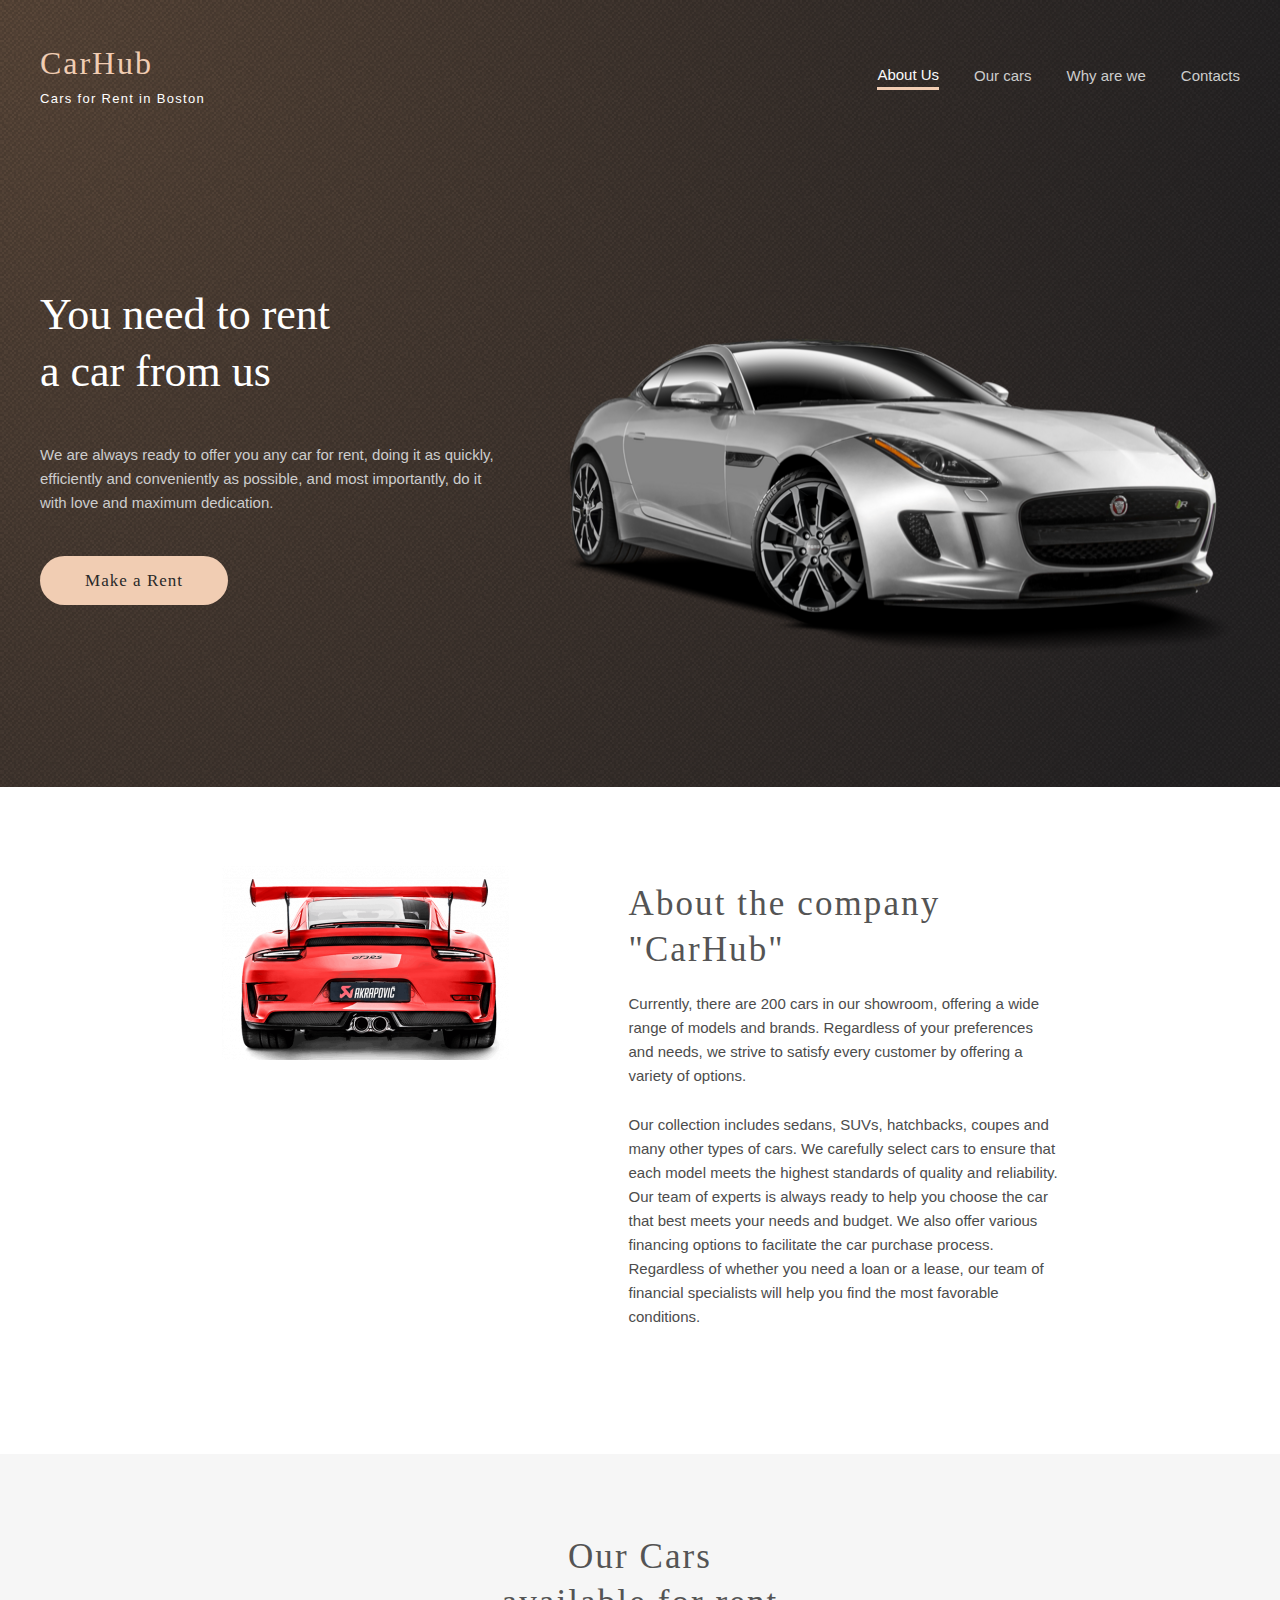
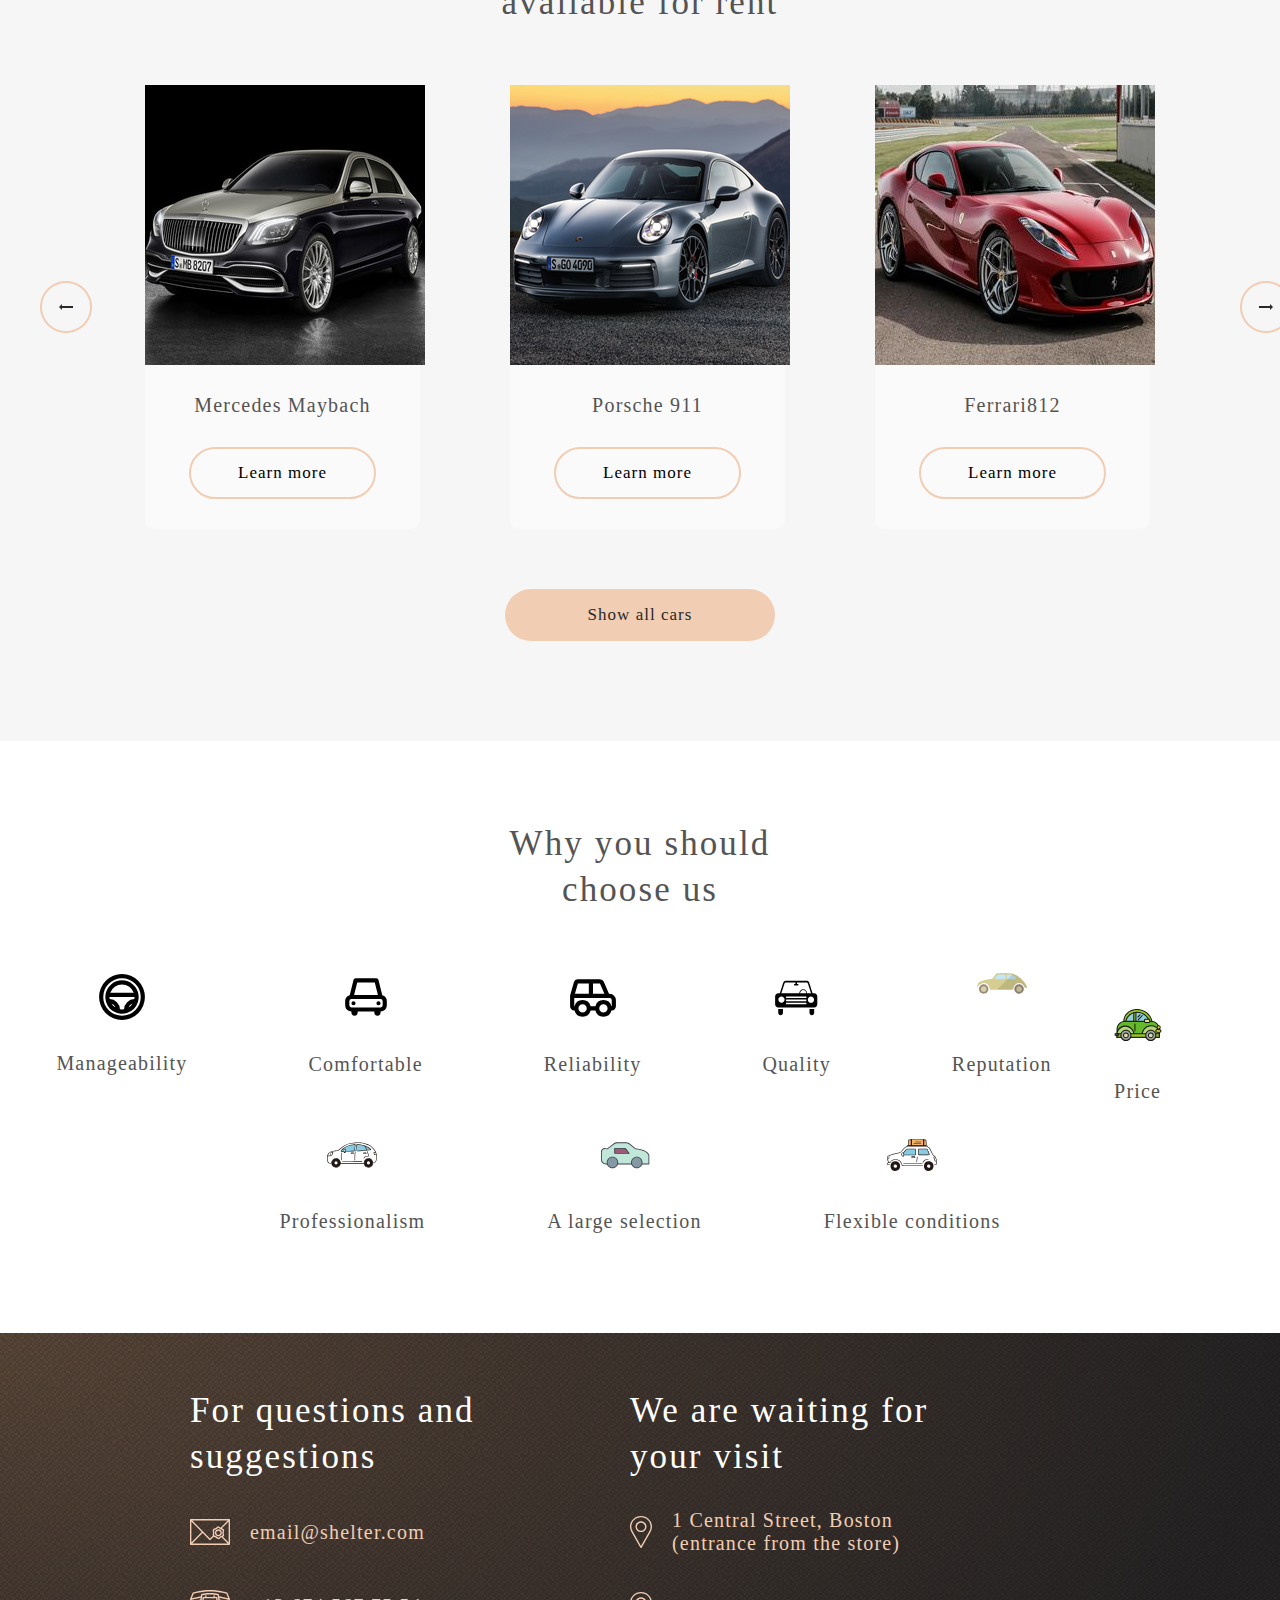
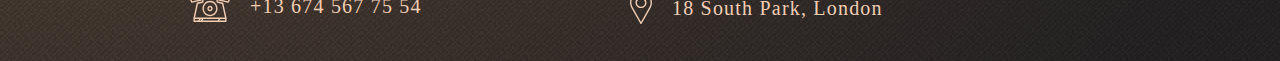
==== commit 38266c38: "fix: button" ====
--- a/index.html
+++ b/index.html
@@ -93,7 +93,7 @@
                         <img src="src/button_arrow_right.png" class="arrow__right" alt="Тут должная быть картинка" onclick="Next()">
                     </div>
                     <a class="pets__button" href="pets.html">
-                        Get to know the rest
+                        Show all cars
                     </a>
                 </div>
             </div>
